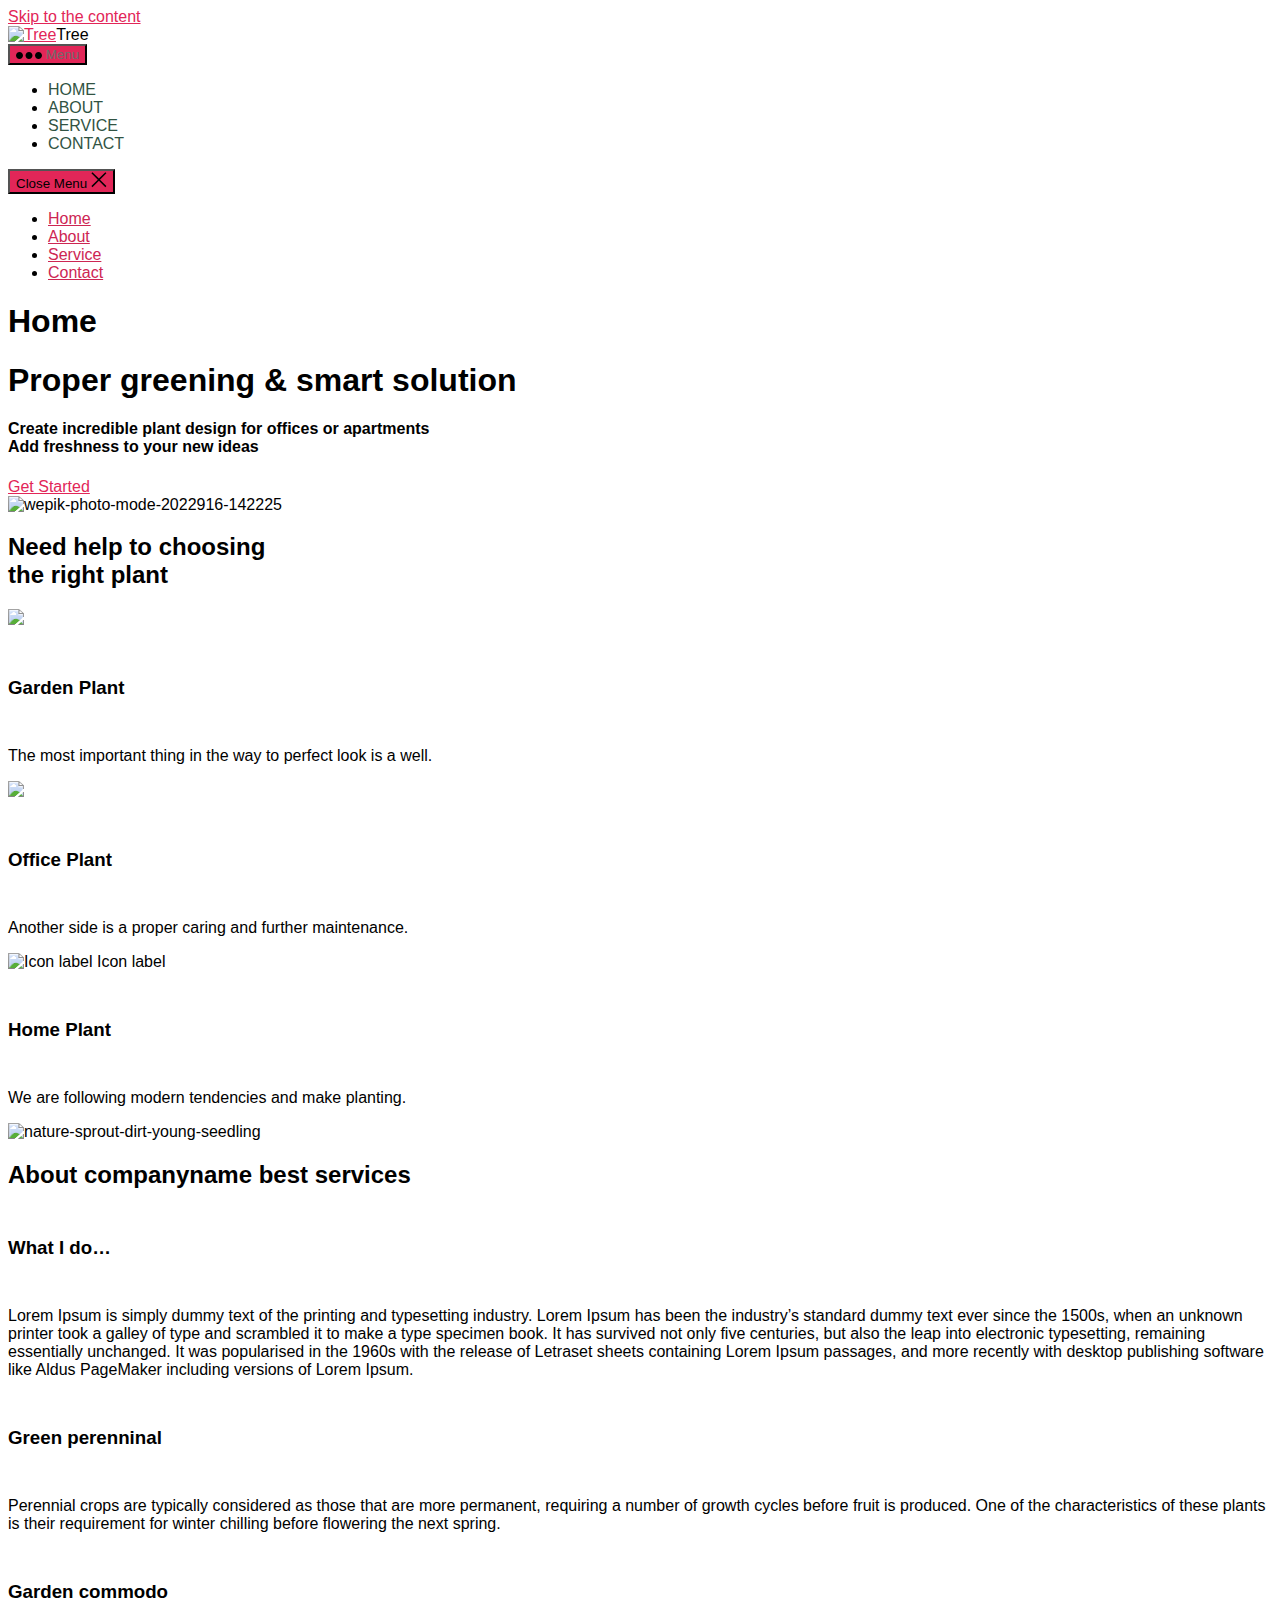
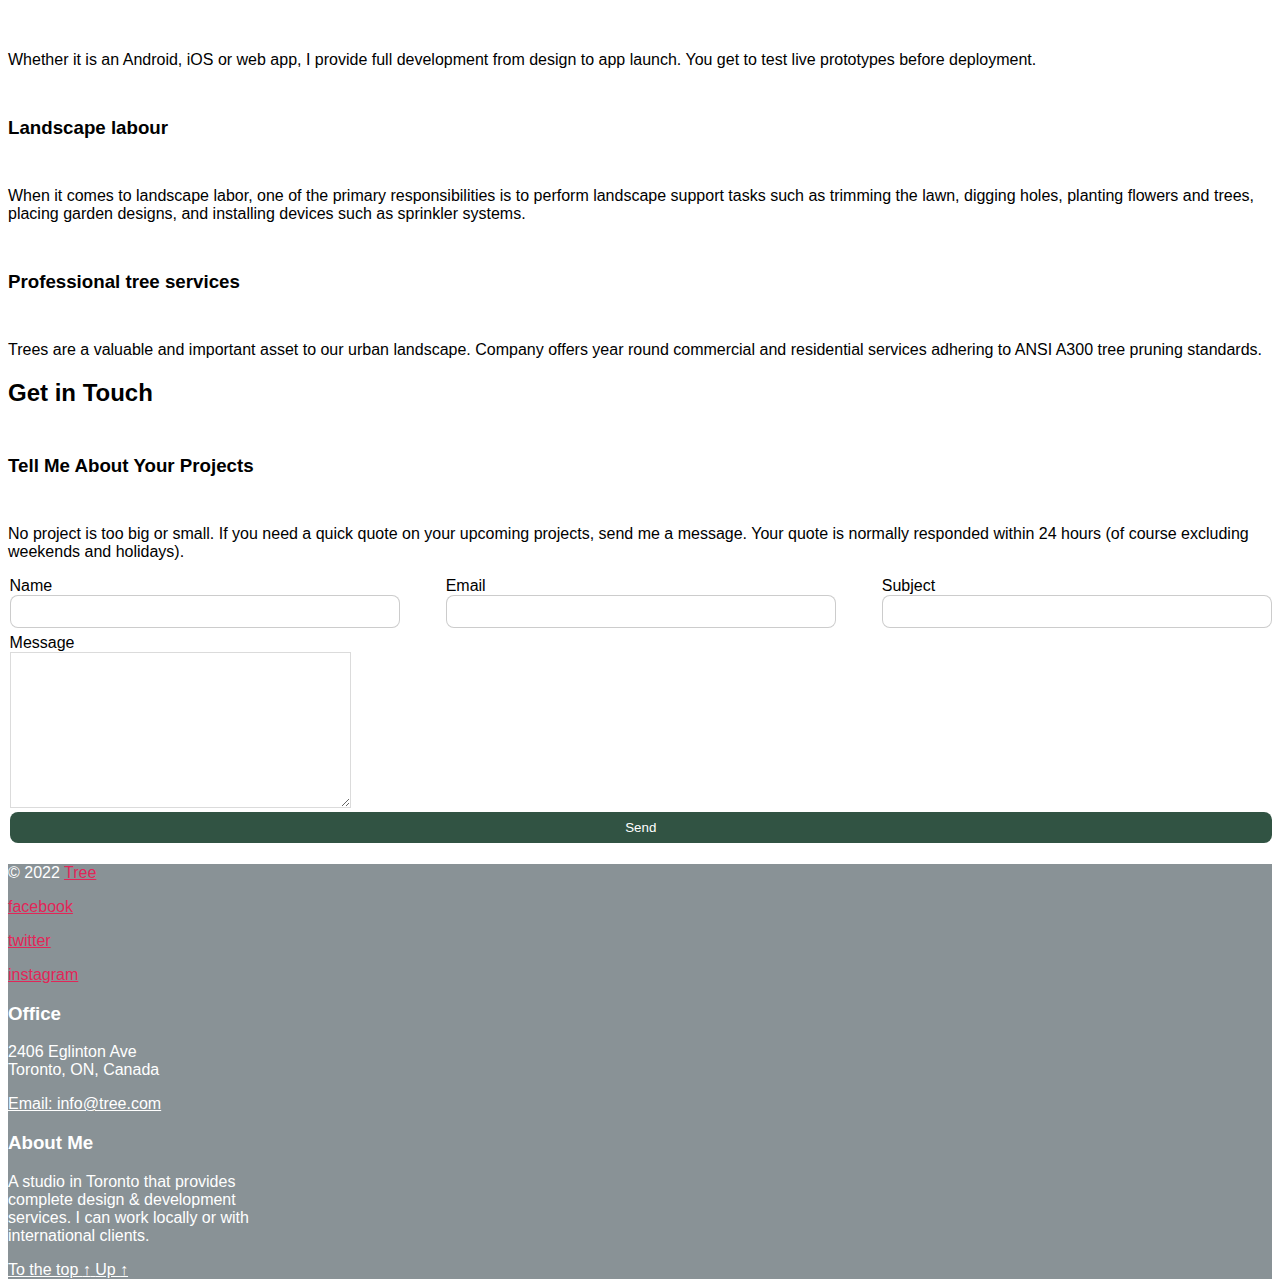
==== index.html @ 58b176d9 "first commit" ====
<!DOCTYPE html>
<html class="no-js" lang="en-US">

	<head>

		<meta charset="UTF-8">
		<meta name="viewport" content="width=device-width, initial-scale=1.0">

		<link rel="profile" href="https://gmpg.org/xfn/11">

		<title>Tree</title>
<meta name="robots" content="max-image-preview:large">
            <style id="tf_lazy_style">[data-tf-src]{
                    opacity:0
                }
                .tf_svg_lazy{
                    transition:filter .3s linear!important;filter:blur(25px);opacity:1;
                    transform:translateZ(0)
                }
                .tf_svg_lazy_loaded{
                    filter:blur(0)
                }
                .module[data-lazy],.module[data-lazy] .ui,.module_row[data-lazy]:not(.tb_first),.module_row[data-lazy]:not(.tb_first)>.row_inner,.module_row:not(.tb_first) .module_column[data-lazy],.module_row:not(.tb_first) .module_subrow[data-lazy],.module_subrow[data-lazy]>.subrow_inner{
                    background-image:none!important
                }</style>
            <noscript><style>[data-tf-src]{
                display:none!important
            }
            .tf_svg_lazy{
                filter:none!important;
                opacity:1!important
            }</style></noscript>
                    <style id="tf_lazy_common">.tf_fa{display:inline-block;width:1em;height:1em;stroke-width:0;stroke:currentColor;overflow:visible;fill:currentColor;pointer-events:none;vertical-align:middle}#tf_svg symbol{overflow:visible}.tf_lazy{position:relative;visibility:visible;display:block;opacity:.3}.wow .tf_lazy{visibility:hidden;opacity:1;position:static;display:inline}div.tf_audio_lazy audio{visibility:hidden;height:0;display:inline}.mejs-container{visibility:visible}.tf_iframe_lazy{transition:opacity .3s ease-in-out;min-height:10px}.tf_carousel .tf_swiper-wrapper{display:flex}.tf_carousel .tf_swiper-slide{flex-shrink:0;opacity:0}.tf_carousel .tf_lazy{contain:none}.tf_swiper-wrapper>br,.tf_lazy.tf_swiper-wrapper .tf_lazy:after,.tf_lazy.tf_swiper-wrapper .tf_lazy:before{display:none}.tf_lazy:after,.tf_lazy:before{content:'';display:inline-block;position:absolute;width:10px!important;height:10px!important;margin:0 3px;top:50%!important;right:50%!important;left:auto!important;border-radius:100%;background-color:currentColor;visibility:visible;animation:tf-hrz-loader infinite .75s cubic-bezier(.2,.68,.18,1.08)}.tf_lazy:after{width:6px!important;height:6px!important;right:auto!important;left:50%!important;margin-top:3px;animation-delay:-.4s}@keyframes tf-hrz-loader{0%{transform:scale(1);opacity:1}50%{transform:scale(.1);opacity:.6}100%{transform:scale(1);opacity:1}}.tf_lazy_lightbox{position:fixed;background:rgba(11,11,11,.8);color:#ccc;top:0;left:0;display:flex;align-items:center;justify-content:center;z-index:999}.tf_lazy_lightbox .tf_lazy:after,.tf_lazy_lightbox .tf_lazy:before{background:#fff}.tf_video_lazy video{width:100%;height:100%;position:static;object-fit:cover}</style>
        <link rel="prefetch" href="https://https://ylberxhambazi.github.io/tree/wp-content/plugins/themify-builder/themify/js/modules/lax.min.js?ver=5.5.7" as="script" importance="low">
<link rel="preload" href="https://https://ylberxhambazi.github.io/tree/wp-content/plugins/themify-builder/js/themify.builder.script.min.js?ver=5.5.7" as="script" importance="low">
<link rel="preload" importance="high" href="https://https://ylberxhambazi.github.io/tree/wp-content/uploads/themify-concate/637277969/themify-3395744120.min.css" as="style">
<link importance="high" id="themify_concate-css" rel="stylesheet" href="https://https://ylberxhambazi.github.io/tree/wp-content/uploads/themify-concate/637277969/themify-3395744120.min.css">
<link rel="alternate" type="application/rss+xml" title="Tree &raquo; Feed" href="https://https://ylberxhambazi.github.io/tree/feed/">
<link rel="alternate" type="application/rss+xml" title="Tree &raquo; Comments Feed" href="https://https://ylberxhambazi.github.io/tree/comments/feed/">
<style id="global-styles-inline-css">body{--wp--preset--color--black: #000000;--wp--preset--color--cyan-bluish-gray: #abb8c3;--wp--preset--color--white: #ffffff;--wp--preset--color--pale-pink: #f78da7;--wp--preset--color--vivid-red: #cf2e2e;--wp--preset--color--luminous-vivid-orange: #ff6900;--wp--preset--color--luminous-vivid-amber: #fcb900;--wp--preset--color--light-green-cyan: #7bdcb5;--wp--preset--color--vivid-green-cyan: #00d084;--wp--preset--color--pale-cyan-blue: #8ed1fc;--wp--preset--color--vivid-cyan-blue: #0693e3;--wp--preset--color--vivid-purple: #9b51e0;--wp--preset--color--accent: #e22658;--wp--preset--color--primary: #000000;--wp--preset--color--secondary: #6d6d6d;--wp--preset--color--subtle-background: #dbdbdb;--wp--preset--color--background: #ffffff;--wp--preset--gradient--vivid-cyan-blue-to-vivid-purple: linear-gradient(135deg,rgba(6,147,227,1) 0%,rgb(155,81,224) 100%);--wp--preset--gradient--light-green-cyan-to-vivid-green-cyan: linear-gradient(135deg,rgb(122,220,180) 0%,rgb(0,208,130) 100%);--wp--preset--gradient--luminous-vivid-amber-to-luminous-vivid-orange: linear-gradient(135deg,rgba(252,185,0,1) 0%,rgba(255,105,0,1) 100%);--wp--preset--gradient--luminous-vivid-orange-to-vivid-red: linear-gradient(135deg,rgba(255,105,0,1) 0%,rgb(207,46,46) 100%);--wp--preset--gradient--very-light-gray-to-cyan-bluish-gray: linear-gradient(135deg,rgb(238,238,238) 0%,rgb(169,184,195) 100%);--wp--preset--gradient--cool-to-warm-spectrum: linear-gradient(135deg,rgb(74,234,220) 0%,rgb(151,120,209) 20%,rgb(207,42,186) 40%,rgb(238,44,130) 60%,rgb(251,105,98) 80%,rgb(254,248,76) 100%);--wp--preset--gradient--blush-light-purple: linear-gradient(135deg,rgb(255,206,236) 0%,rgb(152,150,240) 100%);--wp--preset--gradient--blush-bordeaux: linear-gradient(135deg,rgb(254,205,165) 0%,rgb(254,45,45) 50%,rgb(107,0,62) 100%);--wp--preset--gradient--luminous-dusk: linear-gradient(135deg,rgb(255,203,112) 0%,rgb(199,81,192) 50%,rgb(65,88,208) 100%);--wp--preset--gradient--pale-ocean: linear-gradient(135deg,rgb(255,245,203) 0%,rgb(182,227,212) 50%,rgb(51,167,181) 100%);--wp--preset--gradient--electric-grass: linear-gradient(135deg,rgb(202,248,128) 0%,rgb(113,206,126) 100%);--wp--preset--gradient--midnight: linear-gradient(135deg,rgb(2,3,129) 0%,rgb(40,116,252) 100%);--wp--preset--duotone--dark-grayscale: url('#wp-duotone-dark-grayscale');--wp--preset--duotone--grayscale: url('#wp-duotone-grayscale');--wp--preset--duotone--purple-yellow: url('#wp-duotone-purple-yellow');--wp--preset--duotone--blue-red: url('#wp-duotone-blue-red');--wp--preset--duotone--midnight: url('#wp-duotone-midnight');--wp--preset--duotone--magenta-yellow: url('#wp-duotone-magenta-yellow');--wp--preset--duotone--purple-green: url('#wp-duotone-purple-green');--wp--preset--duotone--blue-orange: url('#wp-duotone-blue-orange');--wp--preset--font-size--small: 18px;--wp--preset--font-size--medium: 20px;--wp--preset--font-size--large: 26.25px;--wp--preset--font-size--x-large: 42px;--wp--preset--font-size--normal: 21px;--wp--preset--font-size--larger: 32px;}.has-black-color{color: var(--wp--preset--color--black) !important;}.has-cyan-bluish-gray-color{color: var(--wp--preset--color--cyan-bluish-gray) !important;}.has-white-color{color: var(--wp--preset--color--white) !important;}.has-pale-pink-color{color: var(--wp--preset--color--pale-pink) !important;}.has-vivid-red-color{color: var(--wp--preset--color--vivid-red) !important;}.has-luminous-vivid-orange-color{color: var(--wp--preset--color--luminous-vivid-orange) !important;}.has-luminous-vivid-amber-color{color: var(--wp--preset--color--luminous-vivid-amber) !important;}.has-light-green-cyan-color{color: var(--wp--preset--color--light-green-cyan) !important;}.has-vivid-green-cyan-color{color: var(--wp--preset--color--vivid-green-cyan) !important;}.has-pale-cyan-blue-color{color: var(--wp--preset--color--pale-cyan-blue) !important;}.has-vivid-cyan-blue-color{color: var(--wp--preset--color--vivid-cyan-blue) !important;}.has-vivid-purple-color{color: var(--wp--preset--color--vivid-purple) !important;}.has-black-background-color{background-color: var(--wp--preset--color--black) !important;}.has-cyan-bluish-gray-background-color{background-color: var(--wp--preset--color--cyan-bluish-gray) !important;}.has-white-background-color{background-color: var(--wp--preset--color--white) !important;}.has-pale-pink-background-color{background-color: var(--wp--preset--color--pale-pink) !important;}.has-vivid-red-background-color{background-color: var(--wp--preset--color--vivid-red) !important;}.has-luminous-vivid-orange-background-color{background-color: var(--wp--preset--color--luminous-vivid-orange) !important;}.has-luminous-vivid-amber-background-color{background-color: var(--wp--preset--color--luminous-vivid-amber) !important;}.has-light-green-cyan-background-color{background-color: var(--wp--preset--color--light-green-cyan) !important;}.has-vivid-green-cyan-background-color{background-color: var(--wp--preset--color--vivid-green-cyan) !important;}.has-pale-cyan-blue-background-color{background-color: var(--wp--preset--color--pale-cyan-blue) !important;}.has-vivid-cyan-blue-background-color{background-color: var(--wp--preset--color--vivid-cyan-blue) !important;}.has-vivid-purple-background-color{background-color: var(--wp--preset--color--vivid-purple) !important;}.has-black-border-color{border-color: var(--wp--preset--color--black) !important;}.has-cyan-bluish-gray-border-color{border-color: var(--wp--preset--color--cyan-bluish-gray) !important;}.has-white-border-color{border-color: var(--wp--preset--color--white) !important;}.has-pale-pink-border-color{border-color: var(--wp--preset--color--pale-pink) !important;}.has-vivid-red-border-color{border-color: var(--wp--preset--color--vivid-red) !important;}.has-luminous-vivid-orange-border-color{border-color: var(--wp--preset--color--luminous-vivid-orange) !important;}.has-luminous-vivid-amber-border-color{border-color: var(--wp--preset--color--luminous-vivid-amber) !important;}.has-light-green-cyan-border-color{border-color: var(--wp--preset--color--light-green-cyan) !important;}.has-vivid-green-cyan-border-color{border-color: var(--wp--preset--color--vivid-green-cyan) !important;}.has-pale-cyan-blue-border-color{border-color: var(--wp--preset--color--pale-cyan-blue) !important;}.has-vivid-cyan-blue-border-color{border-color: var(--wp--preset--color--vivid-cyan-blue) !important;}.has-vivid-purple-border-color{border-color: var(--wp--preset--color--vivid-purple) !important;}.has-vivid-cyan-blue-to-vivid-purple-gradient-background{background: var(--wp--preset--gradient--vivid-cyan-blue-to-vivid-purple) !important;}.has-light-green-cyan-to-vivid-green-cyan-gradient-background{background: var(--wp--preset--gradient--light-green-cyan-to-vivid-green-cyan) !important;}.has-luminous-vivid-amber-to-luminous-vivid-orange-gradient-background{background: var(--wp--preset--gradient--luminous-vivid-amber-to-luminous-vivid-orange) !important;}.has-luminous-vivid-orange-to-vivid-red-gradient-background{background: var(--wp--preset--gradient--luminous-vivid-orange-to-vivid-red) !important;}.has-very-light-gray-to-cyan-bluish-gray-gradient-background{background: var(--wp--preset--gradient--very-light-gray-to-cyan-bluish-gray) !important;}.has-cool-to-warm-spectrum-gradient-background{background: var(--wp--preset--gradient--cool-to-warm-spectrum) !important;}.has-blush-light-purple-gradient-background{background: var(--wp--preset--gradient--blush-light-purple) !important;}.has-blush-bordeaux-gradient-background{background: var(--wp--preset--gradient--blush-bordeaux) !important;}.has-luminous-dusk-gradient-background{background: var(--wp--preset--gradient--luminous-dusk) !important;}.has-pale-ocean-gradient-background{background: var(--wp--preset--gradient--pale-ocean) !important;}.has-electric-grass-gradient-background{background: var(--wp--preset--gradient--electric-grass) !important;}.has-midnight-gradient-background{background: var(--wp--preset--gradient--midnight) !important;}.has-small-font-size{font-size: var(--wp--preset--font-size--small) !important;}.has-medium-font-size{font-size: var(--wp--preset--font-size--medium) !important;}.has-large-font-size{font-size: var(--wp--preset--font-size--large) !important;}.has-x-large-font-size{font-size: var(--wp--preset--font-size--x-large) !important;}</style>
<link rel="preload" href="https://https://ylberxhambazi.github.io/tree/wp-content/plugins/contact-form-7/includes/css/styles.css?ver=5.6.3" as="style">
<link rel="stylesheet" id="contact-form-7-css" href="https://https://ylberxhambazi.github.io/tree/wp-content/plugins/contact-form-7/includes/css/styles.css?ver=5.6.3" media="all">
<link rel="preload" href="https://https://ylberxhambazi.github.io/tree/wp-content/themes/twentytwenty/style.css?ver=2.0" as="style">
<link rel="stylesheet" id="twentytwenty-style-css" href="https://https://ylberxhambazi.github.io/tree/wp-content/themes/twentytwenty/style.css?ver=2.0" media="all">
<style id="twentytwenty-style-inline-css">.color-accent,.color-accent-hover:hover,.color-accent-hover:focus,:root .has-accent-color,.has-drop-cap:not(:focus):first-letter,.wp-block-button.is-style-outline,a { color: #e22658; }blockquote,.border-color-accent,.border-color-accent-hover:hover,.border-color-accent-hover:focus { border-color: #e22658; }button,.button,.faux-button,.wp-block-button__link,.wp-block-file .wp-block-file__button,input[type="button"],input[type="reset"],input[type="submit"],.bg-accent,.bg-accent-hover:hover,.bg-accent-hover:focus,:root .has-accent-background-color,.comment-reply-link { background-color: #e22658; }.fill-children-accent,.fill-children-accent * { fill: #e22658; }:root .has-background-color,button,.button,.faux-button,.wp-block-button__link,.wp-block-file__button,input[type="button"],input[type="reset"],input[type="submit"],.wp-block-button,.comment-reply-link,.has-background.has-primary-background-color:not(.has-text-color),.has-background.has-primary-background-color *:not(.has-text-color),.has-background.has-accent-background-color:not(.has-text-color),.has-background.has-accent-background-color *:not(.has-text-color) { color: #ffffff; }:root .has-background-background-color { background-color: #ffffff; }body,.entry-title a,:root .has-primary-color { color: #000000; }:root .has-primary-background-color { background-color: #000000; }cite,figcaption,.wp-caption-text,.post-meta,.entry-content .wp-block-archives li,.entry-content .wp-block-categories li,.entry-content .wp-block-latest-posts li,.wp-block-latest-comments__comment-date,.wp-block-latest-posts__post-date,.wp-block-embed figcaption,.wp-block-image figcaption,.wp-block-pullquote cite,.comment-metadata,.comment-respond .comment-notes,.comment-respond .logged-in-as,.pagination .dots,.entry-content hr:not(.has-background),hr.styled-separator,:root .has-secondary-color { color: #6d6d6d; }:root .has-secondary-background-color { background-color: #6d6d6d; }pre,fieldset,input,textarea,table,table *,hr { border-color: #dbdbdb; }caption,code,code,kbd,samp,.wp-block-table.is-style-stripes tbody tr:nth-child(odd),:root .has-subtle-background-background-color { background-color: #dbdbdb; }.wp-block-table.is-style-stripes { border-bottom-color: #dbdbdb; }.wp-block-latest-posts.is-grid li { border-top-color: #dbdbdb; }:root .has-subtle-background-color { color: #dbdbdb; }body:not(.overlay-header) .primary-menu > li > a,body:not(.overlay-header) .primary-menu > li > .icon,.modal-menu a,.footer-menu a, .footer-widgets a,#site-footer .wp-block-button.is-style-outline,.wp-block-pullquote:before,.singular:not(.overlay-header) .entry-header a,.archive-header a,.header-footer-group .color-accent,.header-footer-group .color-accent-hover:hover { color: #cd2653; }.social-icons a,#site-footer button:not(.toggle),#site-footer .button,#site-footer .faux-button,#site-footer .wp-block-button__link,#site-footer .wp-block-file__button,#site-footer input[type="button"],#site-footer input[type="reset"],#site-footer input[type="submit"] { background-color: #cd2653; }.header-footer-group,body:not(.overlay-header) #site-header .toggle,.menu-modal .toggle { color: #000000; }body:not(.overlay-header) .primary-menu ul { background-color: #000000; }body:not(.overlay-header) .primary-menu > li > ul:after { border-bottom-color: #000000; }body:not(.overlay-header) .primary-menu ul ul:after { border-left-color: #000000; }.site-description,body:not(.overlay-header) .toggle-inner .toggle-text,.widget .post-date,.widget .rss-date,.widget_archive li,.widget_categories li,.widget cite,.widget_pages li,.widget_meta li,.widget_nav_menu li,.powered-by-wordpress,.to-the-top,.singular .entry-header .post-meta,.singular:not(.overlay-header) .entry-header .post-meta a { color: #6d6d6d; }.header-footer-group pre,.header-footer-group fieldset,.header-footer-group input,.header-footer-group textarea,.header-footer-group table,.header-footer-group table *,.footer-nav-widgets-wrapper,#site-footer,.menu-modal nav *,.footer-widgets-outer-wrapper,.footer-top { border-color: #dcd7ca; }.header-footer-group table caption,body:not(.overlay-header) .header-inner .toggle-wrapper::before { background-color: #dcd7ca; }</style>
<link rel="preload" href="https://https://ylberxhambazi.github.io/tree/wp-content/themes/twentytwenty/print.css?ver=2.0" as="style" media="print">
<link rel="stylesheet" id="twentytwenty-print-style-css" href="https://https://ylberxhambazi.github.io/tree/wp-content/themes/twentytwenty/print.css?ver=2.0" media="print">
<script src="https://https://ylberxhambazi.github.io/tree/wp-includes/js/jquery/jquery.min.js?ver=3.6.0" id="jquery-core-js"></script>
<script src="https://https://ylberxhambazi.github.io/tree/wp-content/themes/twentytwenty/assets/js/index.js?ver=2.0" id="twentytwenty-js-js" async></script>
<link rel="https://api.w.org/" href="https://https://ylberxhambazi.github.io/tree/wp-json/">
<link rel="alternate" type="application/json" href="https://https://ylberxhambazi.github.io/tree/wp-json/wp/v2/pages/12">
<link rel="EditURI" type="application/rsd+xml" title="RSD" href="https://https://ylberxhambazi.github.io/tree/xmlrpc.php?rsd">
<link rel="wlwmanifest" type="application/wlwmanifest+xml" href="https://https://ylberxhambazi.github.io/tree/wp-includes/wlwmanifest.xml"> 
<meta name="generator" content="WordPress 6.0.2">
<link rel="canonical" href="https://https://ylberxhambazi.github.io/tree/">
<link rel="shortlink" href="https://https://ylberxhambazi.github.io/tree/">
<link rel="alternate" type="application/json+oembed" href="https://https://ylberxhambazi.github.io/tree/wp-json/oembed/1.0/embed?url=https%3A%2F%2Fhttps%3A%2F%2Fylberxhambazi.github.io%2Ftree%2F">
<link rel="alternate" type="text/xml+oembed" href="https://https://ylberxhambazi.github.io/tree/wp-json/oembed/1.0/embed?url=https%3A%2F%2Fhttps%3A%2F%2Fylberxhambazi.github.io%2Ftree%2F&#038;format=xml">
	<script>document.documentElement.className = document.documentElement.className.replace( 'no-js', 'js' );</script>
	<style id="custom-background-css">body.custom-background { background-color: #ffffff; }</style>
	<style id="tb_inline_styles">.tb_animation_on{overflow-x:hidden}.themify_builder .wow{visibility:hidden;animation-fill-mode:both}.themify_builder .tf_lax_done{transition-duration:.8s;transition-timing-function:cubic-bezier(.165,.84,.44,1)}[data-sticky-active].tb_sticky_scroll_active{z-index:1}[data-sticky-active].tb_sticky_scroll_active .hide-on-stick{display:none}@media screen and (min-width:1281px){.hide-desktop{width:0!important;height:0!important;padding:0!important;visibility:hidden!important;margin:0!important;display:table-column!important;background:none!important}}@media screen and (min-width:769px) and (max-width:1280px){.hide-tablet_landscape{width:0!important;height:0!important;padding:0!important;visibility:hidden!important;margin:0!important;display:table-column!important;background:none!important}}@media screen and (min-width:681px) and (max-width:768px){.hide-tablet{width:0!important;height:0!important;padding:0!important;visibility:hidden!important;margin:0!important;display:table-column!important;background:none!important}}@media screen and (max-width:680px){.hide-mobile{width:0!important;height:0!important;padding:0!important;visibility:hidden!important;margin:0!important;display:table-column!important;background:none!important}}</style>
<noscript><style>.themify_builder .wow,.wow .tf_lazy{visibility:visible!important}</style></noscript>		<style id="wp-custom-css">body{
	font-family: 'Public Sans',"Arial",sans-serif
}
.site-title, .copyright p, .powered-by-wordpress{
	display:none;
}
.custom-logo-link img{
	width: 80px;
}
.tf_rel {
    position: relative;
}
.primary-menu li {
	
}
.primary-menu a {
	text-transform: uppercase;
	color: #315343!important;
	list-style: none;
	text-decoration: none!important;
}
.primary-menu a:hover{
	color: #97BC62FF!important;
}
@media screen and (min-width: 681px){ 
	.builder-contact-textarea-field {
			width: 100%!important;
	}
	.builder-contact-fields{
		display: flex;
		margin-left: -3.5%;
		flex-wrap: wrap;
	}
	.builder-contact-field {
    flex-grow: 1;
    justify-content: space-between;
    padding-left: 3.5%;
    width: 33.33%;
    box-sizing: border-box;
	}
}
.builder-contact-field-send .wpcf7-form-control {
   background-color: rgba(49, 83, 67, 1);
	border: 0;
	color: #fff;
}
input{
	max-width: none;
    width: 100%;
    box-sizing: border-box;
	    background: #fff;
    border: 1px solid rgba(0,0,0,.2);
    padding: 0.6em;
    max-width: 100%;
    -webkit-appearance: none;
    -moz-appearance: none;
    appearance: none;
    border-radius: 8px;
	margin: 0 1em 0.4em 0;
}
.module .tb_text_wrap h3{
	margin: 3rem auto 3rem
}
.module-icon-item img{
	width: 96px
}
.footer-top-hidden #site-footer{
	margin: 0;
}
#site-footer{
	 background-color: rgba(137, 146, 150, 1)!important;
	color:#fff;
}
.footer-credits {
	flex-direction: column;
}
.info-data a, .to-the-top{
	color: #fff!important;
}</style>
		
	</head>

	<body class="home page-template-default page page-id-12 custom-background wp-custom-logo wp-embed-responsive themify-builder-5-4-2 singular missing-post-thumbnail has-no-pagination not-showing-comments show-avatars footer-top-hidden reduced-spacing tb_fullwidth tb_hide_title tb_animation_on">

		<a class="skip-link screen-reader-text" href="#site-content">Skip to the content</a><svg xmlns="http://www.w3.org/2000/svg" viewbox="0 0 0 0" width="0" height="0" focusable="false" role="none" style="visibility: hidden; position: absolute; left: -9999px; overflow: hidden;"><defs><filter id="wp-duotone-dark-grayscale"><fecolormatrix color-interpolation-filters="sRGB" type="matrix" values=" .299 .587 .114 0 0 .299 .587 .114 0 0 .299 .587 .114 0 0 .299 .587 .114 0 0 "></fecolormatrix><fecomponenttransfer color-interpolation-filters="sRGB"><fefuncr type="table" tablevalues="0 0.49803921568627"></fefuncr><fefuncg type="table" tablevalues="0 0.49803921568627"></fefuncg><fefuncb type="table" tablevalues="0 0.49803921568627"></fefuncb><fefunca type="table" tablevalues="1 1"></fefunca></fecomponenttransfer><fecomposite in2="SourceGraphic" operator="in"></fecomposite></filter></defs></svg><svg xmlns="http://www.w3.org/2000/svg" viewbox="0 0 0 0" width="0" height="0" focusable="false" role="none" style="visibility: hidden; position: absolute; left: -9999px; overflow: hidden;"><defs><filter id="wp-duotone-grayscale"><fecolormatrix color-interpolation-filters="sRGB" type="matrix" values=" .299 .587 .114 0 0 .299 .587 .114 0 0 .299 .587 .114 0 0 .299 .587 .114 0 0 "></fecolormatrix><fecomponenttransfer color-interpolation-filters="sRGB"><fefuncr type="table" tablevalues="0 1"></fefuncr><fefuncg type="table" tablevalues="0 1"></fefuncg><fefuncb type="table" tablevalues="0 1"></fefuncb><fefunca type="table" tablevalues="1 1"></fefunca></fecomponenttransfer><fecomposite in2="SourceGraphic" operator="in"></fecomposite></filter></defs></svg><svg xmlns="http://www.w3.org/2000/svg" viewbox="0 0 0 0" width="0" height="0" focusable="false" role="none" style="visibility: hidden; position: absolute; left: -9999px; overflow: hidden;"><defs><filter id="wp-duotone-purple-yellow"><fecolormatrix color-interpolation-filters="sRGB" type="matrix" values=" .299 .587 .114 0 0 .299 .587 .114 0 0 .299 .587 .114 0 0 .299 .587 .114 0 0 "></fecolormatrix><fecomponenttransfer color-interpolation-filters="sRGB"><fefuncr type="table" tablevalues="0.54901960784314 0.98823529411765"></fefuncr><fefuncg type="table" tablevalues="0 1"></fefuncg><fefuncb type="table" tablevalues="0.71764705882353 0.25490196078431"></fefuncb><fefunca type="table" tablevalues="1 1"></fefunca></fecomponenttransfer><fecomposite in2="SourceGraphic" operator="in"></fecomposite></filter></defs></svg><svg xmlns="http://www.w3.org/2000/svg" viewbox="0 0 0 0" width="0" height="0" focusable="false" role="none" style="visibility: hidden; position: absolute; left: -9999px; overflow: hidden;"><defs><filter id="wp-duotone-blue-red"><fecolormatrix color-interpolation-filters="sRGB" type="matrix" values=" .299 .587 .114 0 0 .299 .587 .114 0 0 .299 .587 .114 0 0 .299 .587 .114 0 0 "></fecolormatrix><fecomponenttransfer color-interpolation-filters="sRGB"><fefuncr type="table" tablevalues="0 1"></fefuncr><fefuncg type="table" tablevalues="0 0.27843137254902"></fefuncg><fefuncb type="table" tablevalues="0.5921568627451 0.27843137254902"></fefuncb><fefunca type="table" tablevalues="1 1"></fefunca></fecomponenttransfer><fecomposite in2="SourceGraphic" operator="in"></fecomposite></filter></defs></svg><svg xmlns="http://www.w3.org/2000/svg" viewbox="0 0 0 0" width="0" height="0" focusable="false" role="none" style="visibility: hidden; position: absolute; left: -9999px; overflow: hidden;"><defs><filter id="wp-duotone-midnight"><fecolormatrix color-interpolation-filters="sRGB" type="matrix" values=" .299 .587 .114 0 0 .299 .587 .114 0 0 .299 .587 .114 0 0 .299 .587 .114 0 0 "></fecolormatrix><fecomponenttransfer color-interpolation-filters="sRGB"><fefuncr type="table" tablevalues="0 0"></fefuncr><fefuncg type="table" tablevalues="0 0.64705882352941"></fefuncg><fefuncb type="table" tablevalues="0 1"></fefuncb><fefunca type="table" tablevalues="1 1"></fefunca></fecomponenttransfer><fecomposite in2="SourceGraphic" operator="in"></fecomposite></filter></defs></svg><svg xmlns="http://www.w3.org/2000/svg" viewbox="0 0 0 0" width="0" height="0" focusable="false" role="none" style="visibility: hidden; position: absolute; left: -9999px; overflow: hidden;"><defs><filter id="wp-duotone-magenta-yellow"><fecolormatrix color-interpolation-filters="sRGB" type="matrix" values=" .299 .587 .114 0 0 .299 .587 .114 0 0 .299 .587 .114 0 0 .299 .587 .114 0 0 "></fecolormatrix><fecomponenttransfer color-interpolation-filters="sRGB"><fefuncr type="table" tablevalues="0.78039215686275 1"></fefuncr><fefuncg type="table" tablevalues="0 0.94901960784314"></fefuncg><fefuncb type="table" tablevalues="0.35294117647059 0.47058823529412"></fefuncb><fefunca type="table" tablevalues="1 1"></fefunca></fecomponenttransfer><fecomposite in2="SourceGraphic" operator="in"></fecomposite></filter></defs></svg><svg xmlns="http://www.w3.org/2000/svg" viewbox="0 0 0 0" width="0" height="0" focusable="false" role="none" style="visibility: hidden; position: absolute; left: -9999px; overflow: hidden;"><defs><filter id="wp-duotone-purple-green"><fecolormatrix color-interpolation-filters="sRGB" type="matrix" values=" .299 .587 .114 0 0 .299 .587 .114 0 0 .299 .587 .114 0 0 .299 .587 .114 0 0 "></fecolormatrix><fecomponenttransfer color-interpolation-filters="sRGB"><fefuncr type="table" tablevalues="0.65098039215686 0.40392156862745"></fefuncr><fefuncg type="table" tablevalues="0 1"></fefuncg><fefuncb type="table" tablevalues="0.44705882352941 0.4"></fefuncb><fefunca type="table" tablevalues="1 1"></fefunca></fecomponenttransfer><fecomposite in2="SourceGraphic" operator="in"></fecomposite></filter></defs></svg><svg xmlns="http://www.w3.org/2000/svg" viewbox="0 0 0 0" width="0" height="0" focusable="false" role="none" style="visibility: hidden; position: absolute; left: -9999px; overflow: hidden;"><defs><filter id="wp-duotone-blue-orange"><fecolormatrix color-interpolation-filters="sRGB" type="matrix" values=" .299 .587 .114 0 0 .299 .587 .114 0 0 .299 .587 .114 0 0 .299 .587 .114 0 0 "></fecolormatrix><fecomponenttransfer color-interpolation-filters="sRGB"><fefuncr type="table" tablevalues="0.098039215686275 1"></fefuncr><fefuncg type="table" tablevalues="0 0.66274509803922"></fefuncg><fefuncb type="table" tablevalues="0.84705882352941 0.41960784313725"></fefuncb><fefunca type="table" tablevalues="1 1"></fefunca></fecomponenttransfer><fecomposite in2="SourceGraphic" operator="in"></fecomposite></filter></defs></svg>
		<header id="site-header" class="header-footer-group">

			<div class="header-inner section-inner">

				<div class="header-titles-wrapper">

					
					<div class="header-titles">

						<div class="site-logo faux-heading">
<a href="https://https://ylberxhambazi.github.io/tree/" class="custom-logo-link" rel="home" aria-current="page"><img decoding="async" data-tf-not-load="1" importance="high" width="197" height="205" style="height: 205px;" src="https://https://ylberxhambazi.github.io/tree/wp-content/uploads/2022/10/Baum_des_Lebens_50.jpeg" class="custom-logo" alt="Tree"></a><span class="screen-reader-text">Tree</span>
</div>
					</div>
<!-- .header-titles -->

					<button class="toggle nav-toggle mobile-nav-toggle" data-toggle-target=".menu-modal" data-toggle-body-class="showing-menu-modal" aria-expanded="false" data-set-focus=".close-nav-toggle">
						<span class="toggle-inner">
							<span class="toggle-icon">
								<svg class="svg-icon" aria-hidden="true" role="img" focusable="false" xmlns="http://www.w3.org/2000/svg" width="26" height="7" viewbox="0 0 26 7"><path fill-rule="evenodd" d="M332.5,45 C330.567003,45 329,43.4329966 329,41.5 C329,39.5670034 330.567003,38 332.5,38 C334.432997,38 336,39.5670034 336,41.5 C336,43.4329966 334.432997,45 332.5,45 Z M342,45 C340.067003,45 338.5,43.4329966 338.5,41.5 C338.5,39.5670034 340.067003,38 342,38 C343.932997,38 345.5,39.5670034 345.5,41.5 C345.5,43.4329966 343.932997,45 342,45 Z M351.5,45 C349.567003,45 348,43.4329966 348,41.5 C348,39.5670034 349.567003,38 351.5,38 C353.432997,38 355,39.5670034 355,41.5 C355,43.4329966 353.432997,45 351.5,45 Z" transform="translate(-329 -38)"></path></svg>							</span>
							<span class="toggle-text">Menu</span>
						</span>
					</button><!-- .nav-toggle -->

				</div>
<!-- .header-titles-wrapper -->

				<div class="header-navigation-wrapper">

					
							<nav class="primary-menu-wrapper" aria-label="Horizontal">

								<ul class="primary-menu reset-list-style">

								<li id="menu-item-47" class="menu-item menu-item-type-custom menu-item-object-custom menu-item-47"><a href="#home">Home</a></li>
<li id="menu-item-48" class="menu-item menu-item-type-custom menu-item-object-custom menu-item-48"><a href="#about">About</a></li>
<li id="menu-item-49" class="menu-item menu-item-type-custom menu-item-object-custom menu-item-49"><a href="#services">Service</a></li>
<li id="menu-item-50" class="menu-item menu-item-type-custom menu-item-object-custom menu-item-50"><a href="#contact">Contact</a></li>

								</ul>

							</nav><!-- .primary-menu-wrapper -->

						
				</div>
<!-- .header-navigation-wrapper -->

			</div>
<!-- .header-inner -->

			
		</header><!-- #site-header -->

		
<div class="menu-modal cover-modal header-footer-group" data-modal-target-string=".menu-modal">

	<div class="menu-modal-inner modal-inner">

		<div class="menu-wrapper section-inner">

			<div class="menu-top">

				<button class="toggle close-nav-toggle fill-children-current-color" data-toggle-target=".menu-modal" data-toggle-body-class="showing-menu-modal" data-set-focus=".menu-modal">
					<span class="toggle-text">Close Menu</span>
					<svg class="svg-icon" aria-hidden="true" role="img" focusable="false" xmlns="http://www.w3.org/2000/svg" width="16" height="16" viewbox="0 0 16 16"><polygon fill="" fill-rule="evenodd" points="6.852 7.649 .399 1.195 1.445 .149 7.899 6.602 14.352 .149 15.399 1.195 8.945 7.649 15.399 14.102 14.352 15.149 7.899 8.695 1.445 15.149 .399 14.102"></polygon></svg>				</button><!-- .nav-toggle -->

				
					<nav class="mobile-menu" aria-label="Mobile">

						<ul class="modal-menu reset-list-style">

						<li class="menu-item menu-item-type-custom menu-item-object-custom menu-item-47">
<div class="ancestor-wrapper"><a href="#home">Home</a></div>
<!-- .ancestor-wrapper -->
</li>
<li class="menu-item menu-item-type-custom menu-item-object-custom menu-item-48">
<div class="ancestor-wrapper"><a href="#about">About</a></div>
<!-- .ancestor-wrapper -->
</li>
<li class="menu-item menu-item-type-custom menu-item-object-custom menu-item-49">
<div class="ancestor-wrapper"><a href="#services">Service</a></div>
<!-- .ancestor-wrapper -->
</li>
<li class="menu-item menu-item-type-custom menu-item-object-custom menu-item-50">
<div class="ancestor-wrapper"><a href="#contact">Contact</a></div>
<!-- .ancestor-wrapper -->
</li>

						</ul>

					</nav>

					
			</div>
<!-- .menu-top -->

			<div class="menu-bottom">

				
			</div>
<!-- .menu-bottom -->

		</div>
<!-- .menu-wrapper -->

	</div>
<!-- .menu-modal-inner -->

</div>
<!-- .menu-modal -->

<main id="site-content">

	
<article class="post-12 page type-page status-publish hentry" id="post-12">

	
<header class="entry-header has-text-align-center header-footer-group">

	<div class="entry-header-inner section-inner medium">

		<h1 class="entry-title">Home</h1>
	</div>
<!-- .entry-header-inner -->

</header><!-- .entry-header -->

	<div class="post-inner thin ">

		<div class="entry-content">

			<!--themify_builder_content-->
<div id="themify_builder_content-12" data-postid="12" class="themify_builder_content themify_builder_content-12 themify_builder tf_clear">
    	<!-- module_row -->
	<div data-anchor="home" data-css_id="loi6128" data-lazy="1" class="module_row themify_builder_row repeat-none fullwidth tb_has_section tb_section-home tb_loi6128 tb_first tf_clearfix">
	    		<div class="row_inner col_align_top gutter-none col-count-2 tf_box tf_w tf_rel" data-mobile_dir="rtl" data-basecol="2" data-col_tablet="column4-2" data-col_tablet_landscape="column4-2">
			<div data-lazy="1" class="module_column tb-column col4-2 first tb_15wu131 repeat-none tf_box">
			    	        <div class="tb-column-inner tf_box tf_w">
		    <!-- module text -->
<div class="module module-text tb_miu4134   " data-lazy="1">
        <div class="tb_text_wrap">
    <h1>Proper greening &amp; smart solution</h1>    </div>
</div>
<!-- /module text --><!-- module text -->
<div class="module module-text tb_1qs3134   " data-lazy="1">
        <div class="tb_text_wrap">
    <h4>Create incredible plant design for offices or apartments <br>Add freshness to your new ideas</h4>    </div>
</div>
<!-- /module text --><!-- module buttons -->
<div class="module module-buttons tb_bvpd135 buttons-horizontal solid  xlarge squared tf_textl" data-lazy="1">
    	<div class="module-buttons-item tf_inline_b">
							<a href="#portfolio" class="ui builder_button transparent">
											<span class="tf_inline_b tf_vmiddle">Get Started</span>
											</a>
			    	</div>
	</div>
<!-- /module buttons -->
	        </div>
	    	</div>
		<div data-lazy="1" class="module_column tb-column col4-2 last tb_s69w136 tf_box">
			    	        <div class="tb-column-inner tf_box tf_w">
		    <!-- module image -->
<div class="module module-image tb_00lb74   image-top tf_mw hide-mobile" data-lazy="1">
        <div class="image-wrap tf_rel tf_mw">
		    <img decoding="async" data-tf-not-load="1" importance="high" width="1900" height="1900" src="https://https://ylberxhambazi.github.io/tree/wp-content/uploads/2022/10/wepik-photo-mode-2022916-142225.png" class="wp-post-image wp-image-46" title="wepik-photo-mode-2022916-142225" alt="wepik-photo-mode-2022916-142225">	
		</div>
	<!-- /image-wrap -->
    
    	</div>
<!-- /module image -->	        </div>
	    	</div>
		    </div>
	    <!-- /row_inner -->
	</div>
	<!-- /module_row -->
		<!-- module_row -->
	<div data-anchor="about" data-lazy="1" class="module_row themify_builder_row tb_has_section tb_section-about tb_jbbq128 tf_clearfix">
	    		<div class="row_inner col_align_top col-count-1 tf_box tf_w tf_rel">
			<div data-lazy="1" class="module_column tb-column col-full first tb_ec73138 tf_box">
			    	        <div class="tb-column-inner tf_box tf_w">
		    <!-- module text -->
<div class="module module-text tb_ndzn97   " data-lazy="1" data-lax-translate-x="(vh*0.4) 0,(vh*0) 600" data-lax="true">
        <div class="tb_text_wrap">
    <h2 style="text-align: left;">Need help to choosing<br>the right plant</h2>    </div>
</div>
<!-- /module text -->	<div data-lax-translate-y="(vh*0.31) 0,(vh*0) -70" data-lax="true" data-lazy="1" class="module_subrow themify_builder_sub_row tb_audm140 tf_w tf_clearfix">
	    		<div class="subrow_inner col_align_top col-count-3 tf_box tf_w" data-basecol="3" data-col_tablet="column-full">
			<div data-lazy="1" class="sub_column module_column tf_box col3-1 first tb_m73d142"> 
	    	    	        <div class="tb-column-inner tf_box tf_w">
		    <!-- module icon -->
<div class="module module-icon tb_hoaa461  xlarge none icon_horizontal tf_textl" data-lazy="1">
    	    <div class="module-icon-item tf_inline_b">
																					<img decoding="async" class="tf_vmiddle tf_box ui " src="https://https://ylberxhambazi.github.io/tree/wp-content/uploads/2022/10/plant.png">
												    </div>
	</div>
<!-- /module icon -->
<!-- module text -->
<div class="module module-text tb_3ry1790   " data-lazy="1">
        <div class="tb_text_wrap">
    <h3 style="text-align: left;">Garden Plant</h3>    </div>
</div>
<!-- /module text --><!-- module text -->
<div class="module module-text tb_ka0y159   " data-lazy="1">
        <div class="tb_text_wrap">
    <p style="text-align: left;">The most important thing in the way to perfect look is a well.</p>    </div>
</div>
<!-- /module text -->	        </div>
	    	</div>
		<div data-lazy="1" class="sub_column module_column tf_box col3-1 middle tb_lhs4142 repeat"> 
	    	    	        <div class="tb-column-inner tf_box tf_w">
		    <!-- module icon -->
<div class="module module-icon tb_ldb2565  xlarge none icon_horizontal tf_textl" data-lazy="1">
    	    <div class="module-icon-item tf_inline_b">
																					<img decoding="async" class="tf_vmiddle tf_box ui " src="https://https://ylberxhambazi.github.io/tree/wp-content/uploads/2022/10/desk.png">
												    </div>
	</div>
<!-- /module icon -->
<!-- module text -->
<div class="module module-text tb_88sz143   " data-lazy="1">
        <div class="tb_text_wrap">
    <h3 style="text-align: left;">Office Plant</h3>    </div>
</div>
<!-- /module text --><!-- module text -->
<div class="module module-text tb_3ks0681   " data-lazy="1">
        <div class="tb_text_wrap">
    <p style="text-align: left;">Another side is a proper caring and further maintenance.</p>    </div>
</div>
<!-- /module text -->	        </div>
	    	</div>
		<div data-lazy="1" class="sub_column module_column tf_box col3-1 last tb_a3sv144"> 
	    	    	        <div class="tb-column-inner tf_box tf_w">
		    <!-- module icon -->
<div class="module module-icon tb_5zb120  xlarge none icon_horizontal tf_textl" data-lazy="1">
    	    <div class="module-icon-item tf_inline_b">
																					<img decoding="async" class="tf_vmiddle tf_box ui " src="https://https://ylberxhambazi.github.io/tree/wp-content/uploads/2022/10/image.png" alt="Icon label">
								                                        <span class="screen-reader-text">Icon label</span>
                                    				    </div>
	</div>
<!-- /module icon -->
<!-- module text -->
<div class="module module-text tb_8gsc242   " data-lazy="1">
        <div class="tb_text_wrap">
    <h3 style="text-align: left;">Home Plant</h3>    </div>
</div>
<!-- /module text --><!-- module text -->
<div class="module module-text tb_w26y283   " data-lazy="1">
        <div class="tb_text_wrap">
    <p style="text-align: left;">We are following modern tendencies and make planting.</p>    </div>
</div>
<!-- /module text -->	        </div>
	    	</div>
		    </div>
	</div>
<!-- /themify_builder_sub_row -->
		        </div>
	    	</div>
		    </div>
	    <!-- /row_inner -->
	</div>
	<!-- /module_row -->
		<!-- module_row -->
	<div data-lazy="1" class="module_row themify_builder_row tb_3b0c128 tf_clearfix">
	    		<div class="row_inner col_align_top col-count-1 tf_box tf_w tf_rel">
			<div data-lazy="1" class="module_column tb-column col-full first tb_k3sh156 tf_box">
			    	</div>
		    </div>
	    <!-- /row_inner -->
	</div>
	<!-- /module_row -->
		<!-- module_row -->
	<div data-anchor="services" data-lazy="1" class="module_row themify_builder_row repeat tb_has_section tb_section-services tb_jpev128 tf_clearfix">
	    		<div class="row_inner col_align_top col-count-2 tf_box tf_w tf_rel" data-basecol="2" data-col_tablet="column4-2">
			<div data-lazy="1" class="module_column tb-column col4-2 first tb_quyr157 tf_box">
			    	        <div class="tb-column-inner tf_box tf_w">
		    <!-- module image -->
<div class="module module-image tb_eddf157   image-top tf_mw" data-lazy="1" data-lax-translate-y="(vh*1) 0,(vh*0) -140" data-lax="true">
        <div class="image-wrap tf_rel tf_mw">
		    <img decoding="async" src="https://https://ylberxhambazi.github.io/tree/wp-content/uploads/2022/10/nature-sprout-dirt-young-seedling.jpg" width="594" height="732" class="wp-post-image wp-image-59" title="nature-sprout-dirt-young-seedling" alt="nature-sprout-dirt-young-seedling">	
		</div>
	<!-- /image-wrap -->
    
    	</div>
<!-- /module image -->	        </div>
	    	</div>
		<div data-lazy="1" class="module_column tb-column col4-2 last tb_o2pn158 tf_box">
			    	        <div class="tb-column-inner tf_box tf_w">
		    <!-- module text -->
<div class="module module-text tb_m8zd158   " data-lazy="1" data-lax-translate-x="(vh*0.4) 0,(vh*0) 600" data-lax="true">
        <div class="tb_text_wrap">
    <h2>About companyname best services</h2>    </div>
</div>
<!-- /module text --><!-- module text -->
<div class="module module-text tb_k4ah159   " data-lazy="1" data-lax-translate-x="(vh*0.38) 0,(vh*0) -600" data-lax="true">
        <div class="tb_text_wrap">
    <h3>What I do&#8230;</h3>    </div>
</div>
<!-- /module text --><!-- module text -->
<div class="module module-text tb_1bj4160   " data-lazy="1">
        <div class="tb_text_wrap">
    <p>Lorem Ipsum is simply dummy text of the printing and typesetting industry. Lorem Ipsum has been the industry&#8217;s standard dummy text ever since the 1500s, when an unknown printer took a galley of type and scrambled it to make a type specimen book. It has survived not only five centuries, but also the leap into electronic typesetting, remaining essentially unchanged. It was popularised in the 1960s with the release of Letraset sheets containing Lorem Ipsum passages, and more recently with desktop publishing software like Aldus PageMaker including versions of Lorem Ipsum.</p>    </div>
</div>
<!-- /module text -->	        </div>
	    	</div>
		    </div>
	    <!-- /row_inner -->
	</div>
	<!-- /module_row -->
		<!-- module_row -->
	<div data-lazy="1" class="module_row themify_builder_row repeat tb_s8eh128 tf_clearfix">
	    		<div class="row_inner col_align_top gutter-none col-count-2 tf_box tf_w tf_rel" data-basecol="2" data-col_tablet="column4-2" data-col_tablet_landscape="column4-2">
			<div data-lazy="1" class="module_column tb-column col4-2 first tb_vxj2161 tf_box">
			    	        <div class="tb-column-inner tf_box tf_w">
		    <!-- module text -->
<div class="module module-text tb_3lt4161   " data-lazy="1">
        <div class="tb_text_wrap">
    <h3>Green perenninal</h3>
<p>Perennial crops are typically considered as those that are more permanent, requiring a number of growth cycles before fruit is produced. One of the characteristics of these plants is their requirement for winter chilling before flowering the next spring.</p>
    </div>
</div>
<!-- /module text --><!-- module text -->
<div class="module module-text tb_78v3162   " data-lazy="1">
        <div class="tb_text_wrap">
    <h3>Garden commodo</h3>
<p>Whether it is an Android, iOS or web app, I provide full development from design to app launch. You get to test live prototypes before deployment.</p>
    </div>
</div>
<!-- /module text -->	        </div>
	    	</div>
		<div data-lazy="1" class="module_column tb-column col4-2 last tb_zgmv162 tf_box">
			    	        <div class="tb-column-inner tf_box tf_w">
		    <!-- module text -->
<div class="module module-text tb_peik162   " data-lazy="1">
        <div class="tb_text_wrap">
    <h3>Landscape labour</h3>
<p>When it comes to landscape labor, one of the primary responsibilities is to perform landscape support tasks such as trimming the lawn, digging holes, planting flowers and trees, placing garden designs, and installing devices such as sprinkler systems.</p>
    </div>
</div>
<!-- /module text --><!-- module text -->
<div class="module module-text tb_hbkh163   " data-lazy="1">
        <div class="tb_text_wrap">
    <h3>Professional tree services</h3>
<p>Trees are a valuable and important asset to our urban landscape. Company offers year round commercial and residential services adhering to ANSI A300 tree pruning standards.</p>
    </div>
</div>
<!-- /module text -->	        </div>
	    	</div>
		    </div>
	    <!-- /row_inner -->
	</div>
	<!-- /module_row -->
		<!-- module_row -->
	<div data-anchor="contact" id="contact" data-lazy="1" class="module_row themify_builder_row repeat-none tb_has_section tb_section-contact tb_xn41129 tf_clearfix">
	    		<div class="row_inner col_align_top col-count-1 tf_box tf_w tf_rel">
			<div data-lazy="1" class="module_column tb-column col-full first tb_l3fe173 tf_box">
			    	        <div class="tb-column-inner tf_box tf_w">
		    <!-- module text -->
<div class="module module-text tb_ba3x173   " data-lazy="1" data-lax-translate-x="(vh*0.41) 0,(vh*0) -600" data-lax="true">
        <div class="tb_text_wrap">
    <h2>Get in Touch</h2>
<h3>Tell Me About Your Projects</h3>    </div>
</div>
<!-- /module text --><!-- module text -->
<div class="module module-text tb_ajgp173   " data-lazy="1">
        <div class="tb_text_wrap">
    <p>No project is too big or small. If you need a quick quote on your upcoming projects, send me a message. Your quote is normally responded within 24 hours (of course excluding weekends and holidays).</p>    </div>
</div>
<!-- /module text --><!-- module plain text -->
<div class="module module-plain-text tb_5s4w9 " data-lazy="1">
        <div class="tb_text_wrap">
	<div role="form" class="wpcf7" id="wpcf7-f64-p12-o1" lang="en-US" dir="ltr">
<div class="screen-reader-response">
<p role="status" aria-live="polite" aria-atomic="true"></p> <ul></ul>
</div>
<form action="/tree/#wpcf7-f64-p12-o1" method="post" class="wpcf7-form init" novalidate="novalidate" data-status="init">
<div style="display: none;">
<input type="hidden" name="_wpcf7" value="64">
<input type="hidden" name="_wpcf7_version" value="5.6.3">
<input type="hidden" name="_wpcf7_locale" value="en_US">
<input type="hidden" name="_wpcf7_unit_tag" value="wpcf7-f64-p12-o1">
<input type="hidden" name="_wpcf7_container_post" value="12">
<input type="hidden" name="_wpcf7_posted_data_hash" value="">
</div>
<div class="builder-contact-fields tf_rel">
<div class="builder-contact-field builder-contact-field-name builder-contact-text-field">
        <label class:control-label> <span class="tb-label-span">Name </span> </label>
<div class="control-input tf_rel">
<span class="wpcf7-form-control-wrap" data-name="your-name"><input type="text" name="your-name" value="" size="40" class="wpcf7-form-control wpcf7-text wpcf7-validates-as-required form-control" id="tb_zc86948-contact-name" aria-required="true" aria-invalid="false"></span> </div>
</div>
<div class="builder-contact-field builder-contact-field-email builder-contact-text-field">
        <label class:control-label><span class="tb-label-span">Email</span> </label>
<div class="control-input tf_rel">
<span class="wpcf7-form-control-wrap" data-name="your-email"><input type="email" name="your-email" value="" size="40" class="wpcf7-form-control wpcf7-text wpcf7-email wpcf7-validates-as-required wpcf7-validates-as-email form-control" id="tb_zc86948-contact-email" aria-required="true" aria-invalid="false"></span> </div>
</div>
<div class="builder-contact-field builder-contact-field-subject builder-contact-text-field">
        <label class:control-label><span class="tb-label-span">Subject</span> </label>
<div class="control-input tf_rel">
<span class="wpcf7-form-control-wrap" data-name="your-subject"><input type="text" name="your-subject" value="" size="40" class="wpcf7-form-control wpcf7-text wpcf7-validates-as-required form-control" id="tb_zc86948-contact-subject" aria-required="true" aria-invalid="false"></span> </div>
</div>
<div class="builder-contact-field builder-contact-field-message builder-contact-textarea-field">
        <label class:control-label><span class="tb-label-span">Message</span> </label>
<div class="control-input tf_rel">
<span class="wpcf7-form-control-wrap" data-name="your-message"><textarea name="your-message" cols="40" rows="10" class="wpcf7-form-control wpcf7-textarea form-control" id="tb_zc86948-contact-message" aria-invalid="false"></textarea></span> </div>
</div>
<div class="builder-contact-field builder-contact-field-send control-input tf_textl tf_clear tf_rel"><input type="submit" value="Send" class="wpcf7-form-control has-spinner wpcf7-submit"></div>
</div>
<div class="wpcf7-response-output" aria-hidden="true"></div>
</form>
</div>    </div>
</div>
<!-- /module plain text -->	        </div>
	    	</div>
		    </div>
	    <!-- /row_inner -->
	</div>
	<!-- /module_row -->
	</div>
<!--/themify_builder_content-->
		</div>
<!-- .entry-content -->

	</div>
<!-- .post-inner -->

	<div class="section-inner">
		
	</div>
<!-- .section-inner -->

	
</article><!-- .post -->

</main><!-- #site-content -->


			<footer id="site-footer" class="header-footer-group">

				<div class="section-inner">

					<div class="footer-credits">

						<p class="footer-copyright">&copy;
							2022							<a href="https://https://ylberxhambazi.github.io/tree/">Tree</a>
						</p>
<!-- .footer-copyright -->

						
						<p class="powered-by-wordpress">
							<a href="https://wordpress.org/">
								Powered by WordPress							</a>
						</p>
<!-- .powered-by-wordpress -->
						
						<p class="facebook">
							<a href="#" target="_blank">facebook</a>
						</p>
						<p class="twitter">
							<a href="#" target="_blank">twitter</a>
						</p>
						<p class="instagram">
							<a href="#" target="_blank">instagram</a>
						</p>
						
					</div>
<!-- .footer-credits -->
					
					<div class="info-data">
						<h3 class="module-title">Office</h3>
						<p class="info-email">
							2406 Eglinton Ave<br>
							Toronto, ON, Canada
						</p>
						<p>
							<a href="#">Email: info@tree.com</a><br>
						</p>
					</div>
					<div class="real-address">
						<h3 class="module-title">About Me</h3>
						<p class="address">
							A studio in Toronto that provides <br> complete design & development<br> services. I can work locally or with<br> international clients.
						</p>
					</div>
					
					<a class="to-the-top" href="#site-header">
						<span class="to-the-top-long">
							To the top <span class="arrow" aria-hidden="true">&uarr;</span>						</span><!-- .to-the-top-long -->
						<span class="to-the-top-short">
							Up <span class="arrow" aria-hidden="true">&uarr;</span>						</span><!-- .to-the-top-short -->
					</a><!-- .to-the-top -->

				</div>
<!-- .section-inner -->

			</footer><!-- #site-footer -->

		            <!--googleoff:all-->
            <!--noindex-->
            <script type="text/template" id="tf_vars">var tbLocalScript = {"builder_url":"https://https://ylberxhambazi.github.io/tree/wp-content/plugins/themify-builder","js_modules":{"b":{"u":"/js/themify.builder.script.min.js","v":"5.5.7"},"sh":{"u":"/js/themify.scroll-highlight.min.js","v":"5.5.7"},"sty":{"u":"sticky.min.js","v":"5.5.7"}},"breakpoints":{"tablet_landscape":[769,1280],"tablet":[681,768],"mobile":680},"scrollHighlight":{"speed":900.01},"addons":{"bgzs":{"match":".builder-zoom-scrolling","js":"https://https://ylberxhambazi.github.io/tree/wp-content/plugins/themify-builder/js/modules/bgzoom_scroll.js"},"bgzm":{"match":".builder-zooming","js":"https://https://ylberxhambazi.github.io/tree/wp-content/plugins/themify-builder/js/modules/bgzoom.js"},"p":{"match":".builder-parallax-scrolling","js":"https://https://ylberxhambazi.github.io/tree/wp-content/plugins/themify-builder/js/modules/parallax.js"},"fwv":{"match":"[data-tbfullwidthvideo]","js":"https://https://ylberxhambazi.github.io/tree/wp-content/plugins/themify-builder/js/modules/fullwidthvideo.js"},"bgs":{"selector":":scope>.tb_slider","js":"https://https://ylberxhambazi.github.io/tree/wp-content/plugins/themify-builder/js/modules/backgroundSlider.js"},"rd":{"selector":".module-text-more","js":"https://https://ylberxhambazi.github.io/tree/wp-content/plugins/themify-builder/js/modules/readMore.js"},"cl":{"selector":"[data-tb_link]","js":"https://https://ylberxhambazi.github.io/tree/wp-content/plugins/themify-builder/js/modules/clickableComponent.js"},"fr":{"match":".tb_row_frame_wrap","css":"https://https://ylberxhambazi.github.io/tree/wp-content/plugins/themify-builder/css/modules/frames.css"},"bgz":{"match":".themify-bg-zoom","css":"https://https://ylberxhambazi.github.io/tree/wp-content/plugins/themify-builder/css/modules/bg-zoom.css"},"cv":{"selector":".builder_row_cover","css":"https://https://ylberxhambazi.github.io/tree/wp-content/plugins/themify-builder/css/modules/cover.css"}}};
var themify_vars = {"version":"5.5.7","url":"https://https://ylberxhambazi.github.io/tree/wp-content/plugins/themify-builder/themify","wp":"6.0.2","ajax_url":"https://https://ylberxhambazi.github.io/tree/wp-admin/admin-ajax.php","includesURL":"https://https://ylberxhambazi.github.io/tree/wp-includes/","emailSub":"Check this out!","nop":"Sorry, no posts found.","lightbox":{"i18n":{"tCounter":"%curr% of %total%"}},"s_v":"5.3.9","js_modules":{"fxh":{"u":"fixedheader.min.js","v":"5.5.7"},"lb":{"u":"lightbox.min.js","v":"5.5.7"},"gal":{"u":"themify.gallery.min.js","v":"5.5.7"},"sw":{"u":"swiper/swiper.min.js","v":"5.5.7"},"tc":{"u":"themify.carousel.min.js","v":"5.5.7"},"map":{"u":"map.min.js","v":"5.5.7"},"at":{"u":"autoTiles.min.js","v":"5.5.7"},"iso":{"u":"isotop.min.js","v":"5.5.7"},"is":{"u":"jquery.isotope.min.js","v":"5.5.7"},"inf":{"u":"infinite.min.js","v":"5.5.7"},"lax":{"u":"lax.min.js","v":"5.5.7"},"lx":{"u":"themify.lax.min.js","v":"5.5.7"},"video":{"u":"video-player.min.js","v":"5.5.7"},"audio":{"u":"audio-player.min.js","v":"5.5.7"},"side":{"u":"themify.sidemenu.min.js","v":"5.5.7"},"edge":{"u":"edge.Menu.min.js","v":"5.5.7"},"wow":{"u":"tf_wow.min.js","v":"5.5.7"},"sharer":{"u":"sharer.min.js","v":"5.5.7"},"mega":{"u":"megamenu.js","v":"5.5.7"},"drop":{"u":"themify.dropdown.min.js","v":"5.5.7"},"wc":{"u":"wc.min.js","v":"5.5.7"},"as":{"u":"ajax-search.min.js","v":"5.5.7"},"t":{"u":"tooltip.min.js","v":"5.5.7"}},"css_modules":{"sw":{"u":"swiper/swiper.min.css","v":"5.5.7"},"an":{"u":"animate.min.css","v":"5.5.7"},"video":{"u":"video.min.css","v":"5.5.7"},"audio":{"u":"audio.min.css","v":"5.5.7"},"drop":{"u":"dropdown.min.css","v":"5.5.7"},"lb":{"u":"lightbox.min.css","v":"5.5.7"},"t":{"u":"tooltip.min.css","v":"5.5.7"}},"menu_tooltips":[],"is_min":"1","wp_embed":"https://https://ylberxhambazi.github.io/tree/wp-includes/js/wp-embed.min.js","done":{"tb_parallax":true,"tb_text":true,"tb_buttons":true,"tb_image":true,"tb_image_top":true,"tb_icon":true,"tb_style":true}};</script>
            <!--/noindex-->
            <!--googleon:all-->
            <script nomodule defer src="https://https://ylberxhambazi.github.io/tree/wp-content/plugins/themify-builder/themify/js/modules/fallback.min.js?ver=5.5.7"></script>
            <script defer src="https://https://ylberxhambazi.github.io/tree/wp-content/plugins/themify-builder/themify/js/main.min.js?ver=5.5.7" id="themify-main-script-js"></script>
<script src="https://https://ylberxhambazi.github.io/tree/wp-content/plugins/contact-form-7/includes/swv/js/index.js?ver=5.6.3" id="swv-js"></script>
<script id="contact-form-7-js-extra">var wpcf7 = {"api":{"root":"https:\/\/https:\/\/ylberxhambazi.github.io\/tree\/wp-json\/","namespace":"contact-form-7\/v1"}};</script>
<script defer src="https://https://ylberxhambazi.github.io/tree/wp-content/plugins/contact-form-7/includes/js/index.js?ver=5.6.3" id="contact-form-7-js"></script>
	<script>/(trident|msie)/i.test(navigator.userAgent)&&document.getElementById&&window.addEventListener&&window.addEventListener("hashchange",function(){var t,e=location.hash.substring(1);/^[A-z0-9_-]+$/.test(e)&&(t=document.getElementById(e))&&(/^(?:a|select|input|button|textarea)$/i.test(t.tagName)||(t.tabIndex=-1),t.focus())},!1);</script>
	<svg id="tf_svg" style="display:none"><defs></defs></svg>
	</body>
</html>
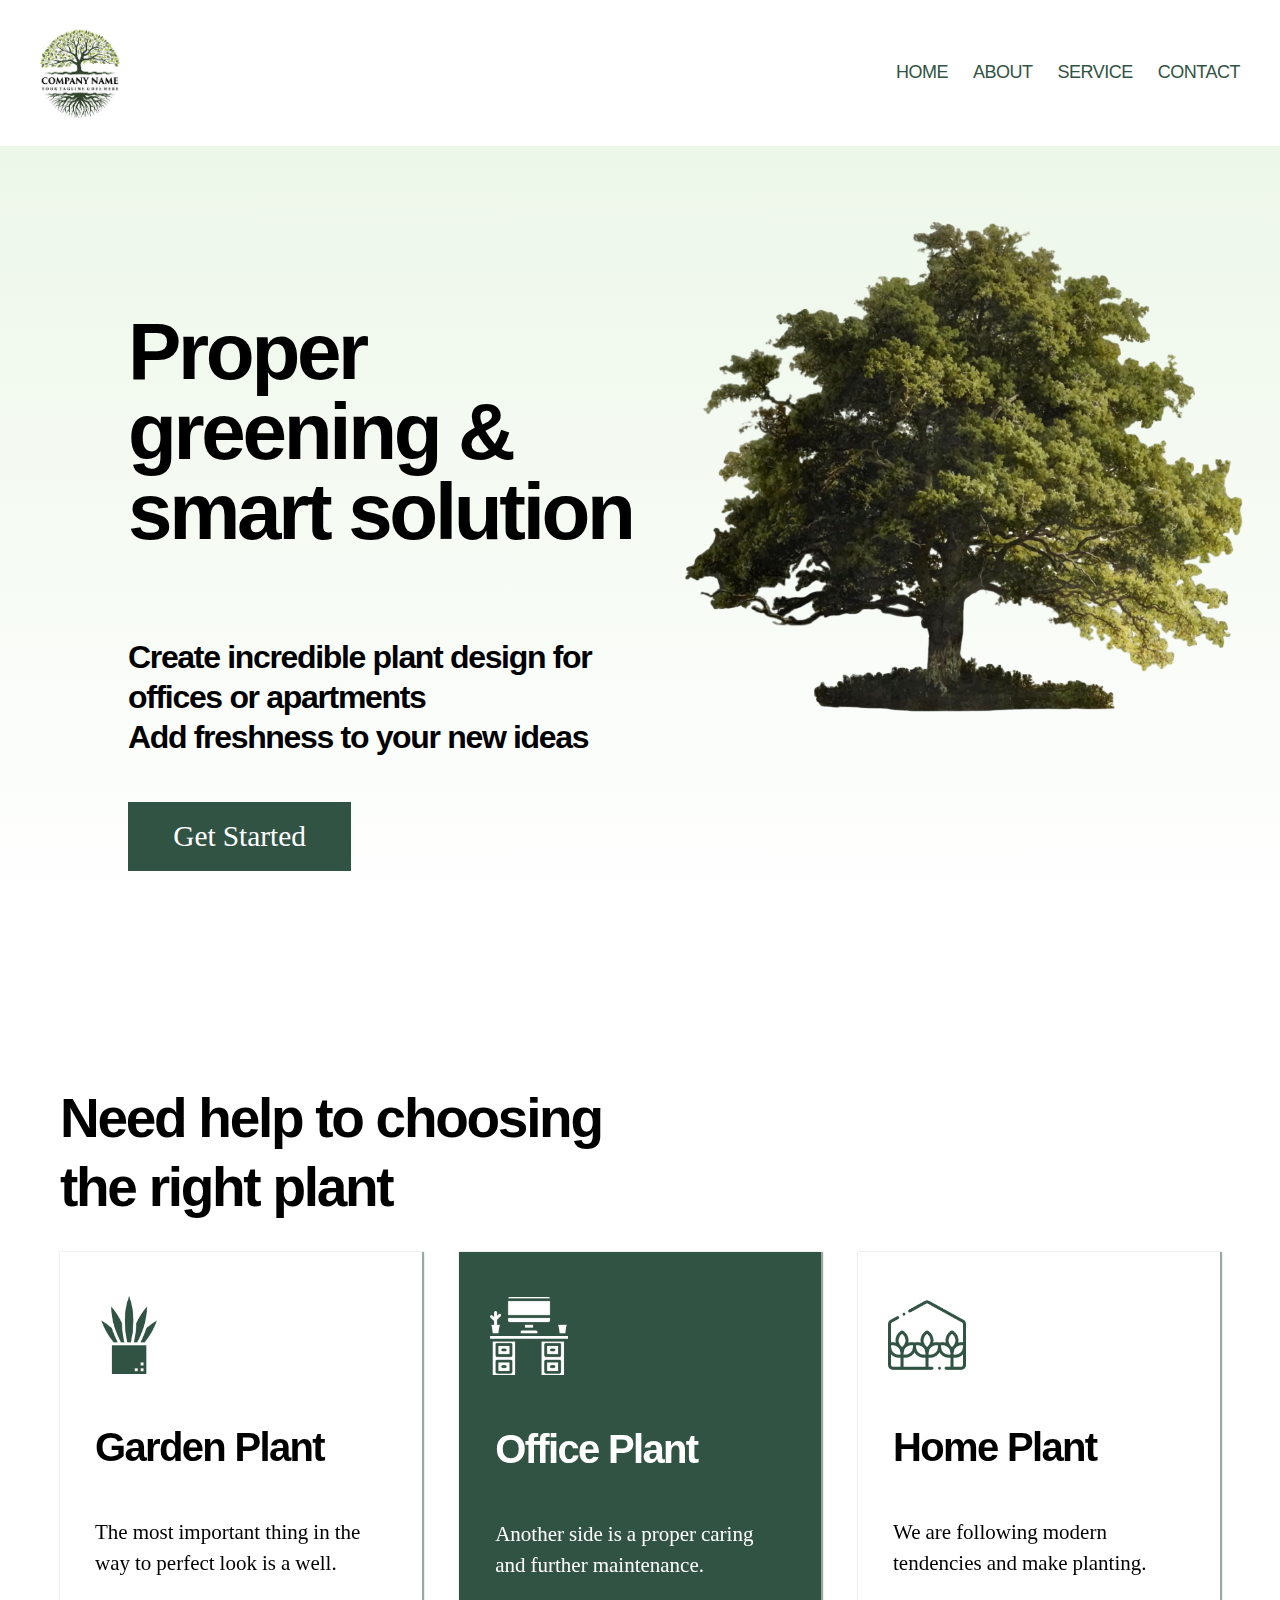
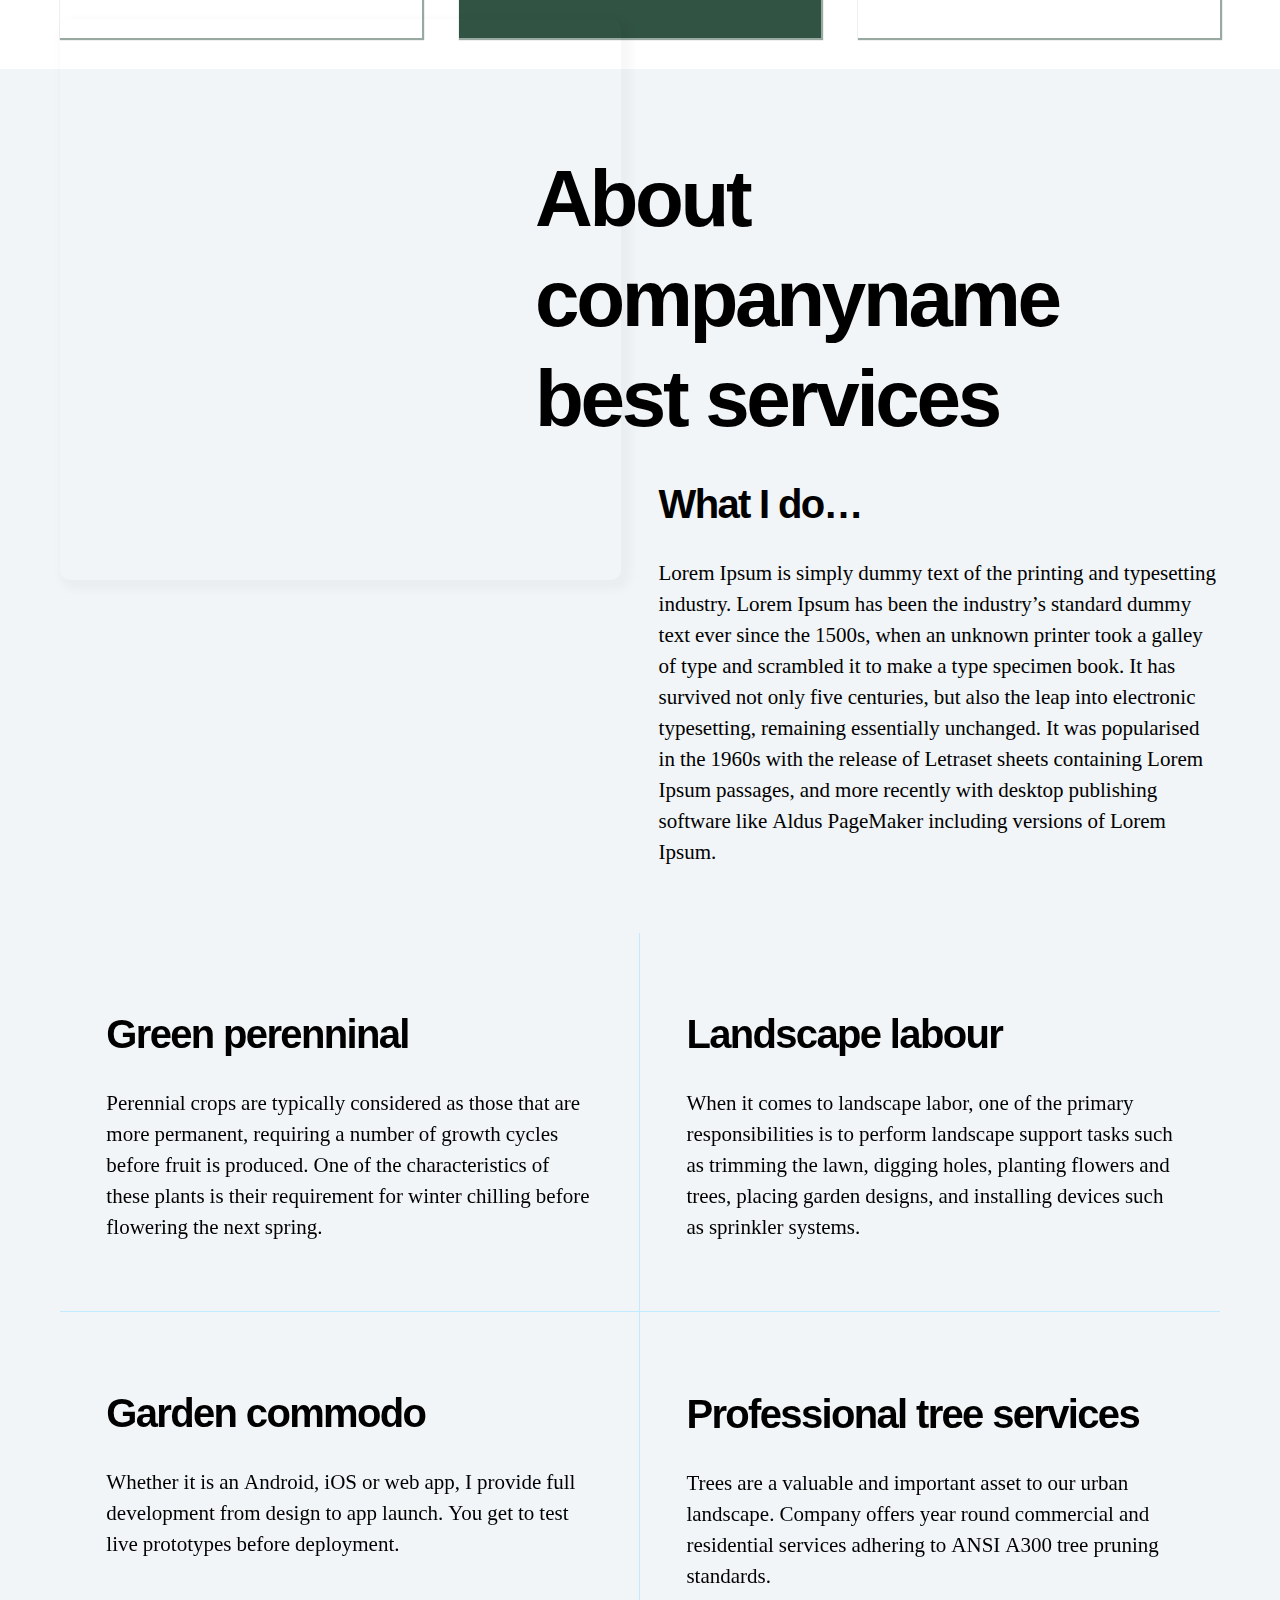
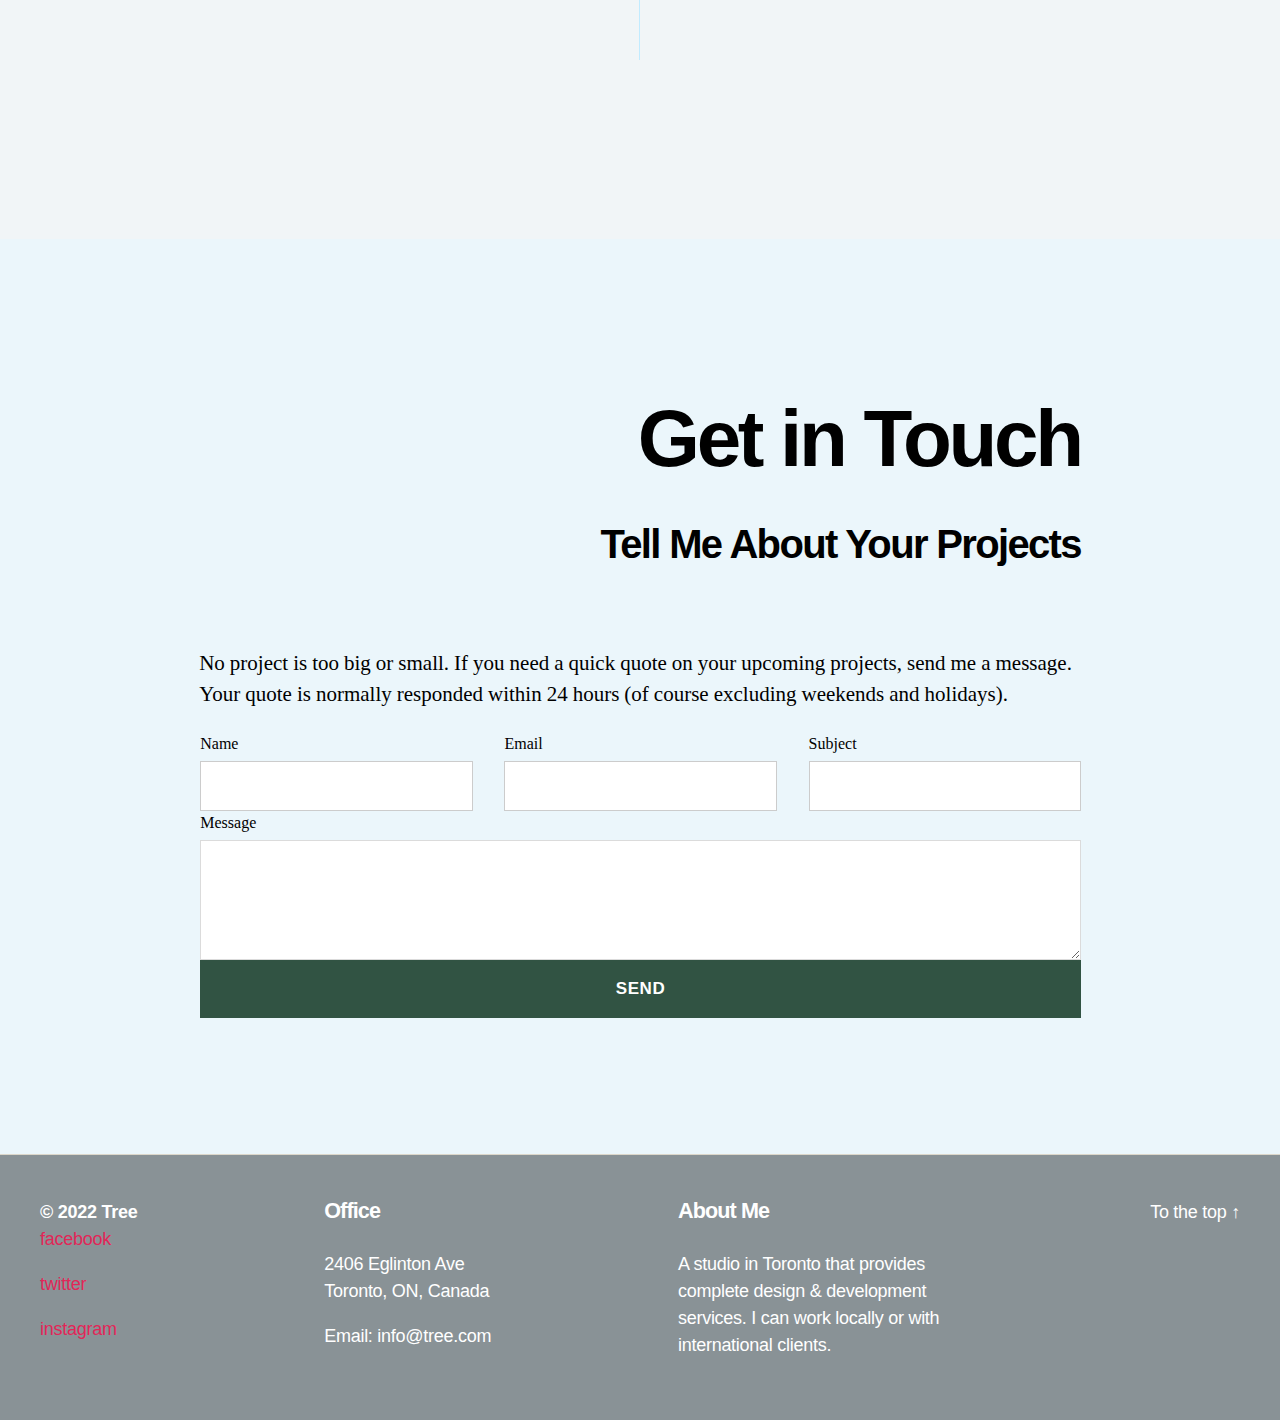
==== commit b8a43a9a: "fix links" ====
--- a/index.html
+++ b/index.html
@@ -31,31 +31,31 @@
                 opacity:1!important
             }</style></noscript>
                     <style id="tf_lazy_common">.tf_fa{display:inline-block;width:1em;height:1em;stroke-width:0;stroke:currentColor;overflow:visible;fill:currentColor;pointer-events:none;vertical-align:middle}#tf_svg symbol{overflow:visible}.tf_lazy{position:relative;visibility:visible;display:block;opacity:.3}.wow .tf_lazy{visibility:hidden;opacity:1;position:static;display:inline}div.tf_audio_lazy audio{visibility:hidden;height:0;display:inline}.mejs-container{visibility:visible}.tf_iframe_lazy{transition:opacity .3s ease-in-out;min-height:10px}.tf_carousel .tf_swiper-wrapper{display:flex}.tf_carousel .tf_swiper-slide{flex-shrink:0;opacity:0}.tf_carousel .tf_lazy{contain:none}.tf_swiper-wrapper>br,.tf_lazy.tf_swiper-wrapper .tf_lazy:after,.tf_lazy.tf_swiper-wrapper .tf_lazy:before{display:none}.tf_lazy:after,.tf_lazy:before{content:'';display:inline-block;position:absolute;width:10px!important;height:10px!important;margin:0 3px;top:50%!important;right:50%!important;left:auto!important;border-radius:100%;background-color:currentColor;visibility:visible;animation:tf-hrz-loader infinite .75s cubic-bezier(.2,.68,.18,1.08)}.tf_lazy:after{width:6px!important;height:6px!important;right:auto!important;left:50%!important;margin-top:3px;animation-delay:-.4s}@keyframes tf-hrz-loader{0%{transform:scale(1);opacity:1}50%{transform:scale(.1);opacity:.6}100%{transform:scale(1);opacity:1}}.tf_lazy_lightbox{position:fixed;background:rgba(11,11,11,.8);color:#ccc;top:0;left:0;display:flex;align-items:center;justify-content:center;z-index:999}.tf_lazy_lightbox .tf_lazy:after,.tf_lazy_lightbox .tf_lazy:before{background:#fff}.tf_video_lazy video{width:100%;height:100%;position:static;object-fit:cover}</style>
-        <link rel="prefetch" href="https://https://ylberxhambazi.github.io/tree/wp-content/plugins/themify-builder/themify/js/modules/lax.min.js?ver=5.5.7" as="script" importance="low">
-<link rel="preload" href="https://https://ylberxhambazi.github.io/tree/wp-content/plugins/themify-builder/js/themify.builder.script.min.js?ver=5.5.7" as="script" importance="low">
-<link rel="preload" importance="high" href="https://https://ylberxhambazi.github.io/tree/wp-content/uploads/themify-concate/637277969/themify-3395744120.min.css" as="style">
-<link importance="high" id="themify_concate-css" rel="stylesheet" href="https://https://ylberxhambazi.github.io/tree/wp-content/uploads/themify-concate/637277969/themify-3395744120.min.css">
-<link rel="alternate" type="application/rss+xml" title="Tree &raquo; Feed" href="https://https://ylberxhambazi.github.io/tree/feed/">
-<link rel="alternate" type="application/rss+xml" title="Tree &raquo; Comments Feed" href="https://https://ylberxhambazi.github.io/tree/comments/feed/">
+        <link rel="prefetch" href="https://ylberxhambazi.github.io/tree/wp-content/plugins/themify-builder/themify/js/modules/lax.min.js?ver=5.5.7" as="script" importance="low">
+<link rel="preload" href="https://ylberxhambazi.github.io/tree/wp-content/plugins/themify-builder/js/themify.builder.script.min.js?ver=5.5.7" as="script" importance="low">
+<link rel="preload" importance="high" href="https://ylberxhambazi.github.io/tree/wp-content/uploads/themify-concate/637277969/themify-3395744120.min.css" as="style">
+<link importance="high" id="themify_concate-css" rel="stylesheet" href="https://ylberxhambazi.github.io/tree/wp-content/uploads/themify-concate/637277969/themify-3395744120.min.css">
+<link rel="alternate" type="application/rss+xml" title="Tree &raquo; Feed" href="https://ylberxhambazi.github.io/tree/feed/">
+<link rel="alternate" type="application/rss+xml" title="Tree &raquo; Comments Feed" href="https://ylberxhambazi.github.io/tree/comments/feed/">
 <style id="global-styles-inline-css">body{--wp--preset--color--black: #000000;--wp--preset--color--cyan-bluish-gray: #abb8c3;--wp--preset--color--white: #ffffff;--wp--preset--color--pale-pink: #f78da7;--wp--preset--color--vivid-red: #cf2e2e;--wp--preset--color--luminous-vivid-orange: #ff6900;--wp--preset--color--luminous-vivid-amber: #fcb900;--wp--preset--color--light-green-cyan: #7bdcb5;--wp--preset--color--vivid-green-cyan: #00d084;--wp--preset--color--pale-cyan-blue: #8ed1fc;--wp--preset--color--vivid-cyan-blue: #0693e3;--wp--preset--color--vivid-purple: #9b51e0;--wp--preset--color--accent: #e22658;--wp--preset--color--primary: #000000;--wp--preset--color--secondary: #6d6d6d;--wp--preset--color--subtle-background: #dbdbdb;--wp--preset--color--background: #ffffff;--wp--preset--gradient--vivid-cyan-blue-to-vivid-purple: linear-gradient(135deg,rgba(6,147,227,1) 0%,rgb(155,81,224) 100%);--wp--preset--gradient--light-green-cyan-to-vivid-green-cyan: linear-gradient(135deg,rgb(122,220,180) 0%,rgb(0,208,130) 100%);--wp--preset--gradient--luminous-vivid-amber-to-luminous-vivid-orange: linear-gradient(135deg,rgba(252,185,0,1) 0%,rgba(255,105,0,1) 100%);--wp--preset--gradient--luminous-vivid-orange-to-vivid-red: linear-gradient(135deg,rgba(255,105,0,1) 0%,rgb(207,46,46) 100%);--wp--preset--gradient--very-light-gray-to-cyan-bluish-gray: linear-gradient(135deg,rgb(238,238,238) 0%,rgb(169,184,195) 100%);--wp--preset--gradient--cool-to-warm-spectrum: linear-gradient(135deg,rgb(74,234,220) 0%,rgb(151,120,209) 20%,rgb(207,42,186) 40%,rgb(238,44,130) 60%,rgb(251,105,98) 80%,rgb(254,248,76) 100%);--wp--preset--gradient--blush-light-purple: linear-gradient(135deg,rgb(255,206,236) 0%,rgb(152,150,240) 100%);--wp--preset--gradient--blush-bordeaux: linear-gradient(135deg,rgb(254,205,165) 0%,rgb(254,45,45) 50%,rgb(107,0,62) 100%);--wp--preset--gradient--luminous-dusk: linear-gradient(135deg,rgb(255,203,112) 0%,rgb(199,81,192) 50%,rgb(65,88,208) 100%);--wp--preset--gradient--pale-ocean: linear-gradient(135deg,rgb(255,245,203) 0%,rgb(182,227,212) 50%,rgb(51,167,181) 100%);--wp--preset--gradient--electric-grass: linear-gradient(135deg,rgb(202,248,128) 0%,rgb(113,206,126) 100%);--wp--preset--gradient--midnight: linear-gradient(135deg,rgb(2,3,129) 0%,rgb(40,116,252) 100%);--wp--preset--duotone--dark-grayscale: url('#wp-duotone-dark-grayscale');--wp--preset--duotone--grayscale: url('#wp-duotone-grayscale');--wp--preset--duotone--purple-yellow: url('#wp-duotone-purple-yellow');--wp--preset--duotone--blue-red: url('#wp-duotone-blue-red');--wp--preset--duotone--midnight: url('#wp-duotone-midnight');--wp--preset--duotone--magenta-yellow: url('#wp-duotone-magenta-yellow');--wp--preset--duotone--purple-green: url('#wp-duotone-purple-green');--wp--preset--duotone--blue-orange: url('#wp-duotone-blue-orange');--wp--preset--font-size--small: 18px;--wp--preset--font-size--medium: 20px;--wp--preset--font-size--large: 26.25px;--wp--preset--font-size--x-large: 42px;--wp--preset--font-size--normal: 21px;--wp--preset--font-size--larger: 32px;}.has-black-color{color: var(--wp--preset--color--black) !important;}.has-cyan-bluish-gray-color{color: var(--wp--preset--color--cyan-bluish-gray) !important;}.has-white-color{color: var(--wp--preset--color--white) !important;}.has-pale-pink-color{color: var(--wp--preset--color--pale-pink) !important;}.has-vivid-red-color{color: var(--wp--preset--color--vivid-red) !important;}.has-luminous-vivid-orange-color{color: var(--wp--preset--color--luminous-vivid-orange) !important;}.has-luminous-vivid-amber-color{color: var(--wp--preset--color--luminous-vivid-amber) !important;}.has-light-green-cyan-color{color: var(--wp--preset--color--light-green-cyan) !important;}.has-vivid-green-cyan-color{color: var(--wp--preset--color--vivid-green-cyan) !important;}.has-pale-cyan-blue-color{color: var(--wp--preset--color--pale-cyan-blue) !important;}.has-vivid-cyan-blue-color{color: var(--wp--preset--color--vivid-cyan-blue) !important;}.has-vivid-purple-color{color: var(--wp--preset--color--vivid-purple) !important;}.has-black-background-color{background-color: var(--wp--preset--color--black) !important;}.has-cyan-bluish-gray-background-color{background-color: var(--wp--preset--color--cyan-bluish-gray) !important;}.has-white-background-color{background-color: var(--wp--preset--color--white) !important;}.has-pale-pink-background-color{background-color: var(--wp--preset--color--pale-pink) !important;}.has-vivid-red-background-color{background-color: var(--wp--preset--color--vivid-red) !important;}.has-luminous-vivid-orange-background-color{background-color: var(--wp--preset--color--luminous-vivid-orange) !important;}.has-luminous-vivid-amber-background-color{background-color: var(--wp--preset--color--luminous-vivid-amber) !important;}.has-light-green-cyan-background-color{background-color: var(--wp--preset--color--light-green-cyan) !important;}.has-vivid-green-cyan-background-color{background-color: var(--wp--preset--color--vivid-green-cyan) !important;}.has-pale-cyan-blue-background-color{background-color: var(--wp--preset--color--pale-cyan-blue) !important;}.has-vivid-cyan-blue-background-color{background-color: var(--wp--preset--color--vivid-cyan-blue) !important;}.has-vivid-purple-background-color{background-color: var(--wp--preset--color--vivid-purple) !important;}.has-black-border-color{border-color: var(--wp--preset--color--black) !important;}.has-cyan-bluish-gray-border-color{border-color: var(--wp--preset--color--cyan-bluish-gray) !important;}.has-white-border-color{border-color: var(--wp--preset--color--white) !important;}.has-pale-pink-border-color{border-color: var(--wp--preset--color--pale-pink) !important;}.has-vivid-red-border-color{border-color: var(--wp--preset--color--vivid-red) !important;}.has-luminous-vivid-orange-border-color{border-color: var(--wp--preset--color--luminous-vivid-orange) !important;}.has-luminous-vivid-amber-border-color{border-color: var(--wp--preset--color--luminous-vivid-amber) !important;}.has-light-green-cyan-border-color{border-color: var(--wp--preset--color--light-green-cyan) !important;}.has-vivid-green-cyan-border-color{border-color: var(--wp--preset--color--vivid-green-cyan) !important;}.has-pale-cyan-blue-border-color{border-color: var(--wp--preset--color--pale-cyan-blue) !important;}.has-vivid-cyan-blue-border-color{border-color: var(--wp--preset--color--vivid-cyan-blue) !important;}.has-vivid-purple-border-color{border-color: var(--wp--preset--color--vivid-purple) !important;}.has-vivid-cyan-blue-to-vivid-purple-gradient-background{background: var(--wp--preset--gradient--vivid-cyan-blue-to-vivid-purple) !important;}.has-light-green-cyan-to-vivid-green-cyan-gradient-background{background: var(--wp--preset--gradient--light-green-cyan-to-vivid-green-cyan) !important;}.has-luminous-vivid-amber-to-luminous-vivid-orange-gradient-background{background: var(--wp--preset--gradient--luminous-vivid-amber-to-luminous-vivid-orange) !important;}.has-luminous-vivid-orange-to-vivid-red-gradient-background{background: var(--wp--preset--gradient--luminous-vivid-orange-to-vivid-red) !important;}.has-very-light-gray-to-cyan-bluish-gray-gradient-background{background: var(--wp--preset--gradient--very-light-gray-to-cyan-bluish-gray) !important;}.has-cool-to-warm-spectrum-gradient-background{background: var(--wp--preset--gradient--cool-to-warm-spectrum) !important;}.has-blush-light-purple-gradient-background{background: var(--wp--preset--gradient--blush-light-purple) !important;}.has-blush-bordeaux-gradient-background{background: var(--wp--preset--gradient--blush-bordeaux) !important;}.has-luminous-dusk-gradient-background{background: var(--wp--preset--gradient--luminous-dusk) !important;}.has-pale-ocean-gradient-background{background: var(--wp--preset--gradient--pale-ocean) !important;}.has-electric-grass-gradient-background{background: var(--wp--preset--gradient--electric-grass) !important;}.has-midnight-gradient-background{background: var(--wp--preset--gradient--midnight) !important;}.has-small-font-size{font-size: var(--wp--preset--font-size--small) !important;}.has-medium-font-size{font-size: var(--wp--preset--font-size--medium) !important;}.has-large-font-size{font-size: var(--wp--preset--font-size--large) !important;}.has-x-large-font-size{font-size: var(--wp--preset--font-size--x-large) !important;}</style>
-<link rel="preload" href="https://https://ylberxhambazi.github.io/tree/wp-content/plugins/contact-form-7/includes/css/styles.css?ver=5.6.3" as="style">
-<link rel="stylesheet" id="contact-form-7-css" href="https://https://ylberxhambazi.github.io/tree/wp-content/plugins/contact-form-7/includes/css/styles.css?ver=5.6.3" media="all">
-<link rel="preload" href="https://https://ylberxhambazi.github.io/tree/wp-content/themes/twentytwenty/style.css?ver=2.0" as="style">
-<link rel="stylesheet" id="twentytwenty-style-css" href="https://https://ylberxhambazi.github.io/tree/wp-content/themes/twentytwenty/style.css?ver=2.0" media="all">
+<link rel="preload" href="https://ylberxhambazi.github.io/tree/wp-content/plugins/contact-form-7/includes/css/styles.css?ver=5.6.3" as="style">
+<link rel="stylesheet" id="contact-form-7-css" href="https://ylberxhambazi.github.io/tree/wp-content/plugins/contact-form-7/includes/css/styles.css?ver=5.6.3" media="all">
+<link rel="preload" href="https://ylberxhambazi.github.io/tree/wp-content/themes/twentytwenty/style.css?ver=2.0" as="style">
+<link rel="stylesheet" id="twentytwenty-style-css" href="https://ylberxhambazi.github.io/tree/wp-content/themes/twentytwenty/style.css?ver=2.0" media="all">
 <style id="twentytwenty-style-inline-css">.color-accent,.color-accent-hover:hover,.color-accent-hover:focus,:root .has-accent-color,.has-drop-cap:not(:focus):first-letter,.wp-block-button.is-style-outline,a { color: #e22658; }blockquote,.border-color-accent,.border-color-accent-hover:hover,.border-color-accent-hover:focus { border-color: #e22658; }button,.button,.faux-button,.wp-block-button__link,.wp-block-file .wp-block-file__button,input[type="button"],input[type="reset"],input[type="submit"],.bg-accent,.bg-accent-hover:hover,.bg-accent-hover:focus,:root .has-accent-background-color,.comment-reply-link { background-color: #e22658; }.fill-children-accent,.fill-children-accent * { fill: #e22658; }:root .has-background-color,button,.button,.faux-button,.wp-block-button__link,.wp-block-file__button,input[type="button"],input[type="reset"],input[type="submit"],.wp-block-button,.comment-reply-link,.has-background.has-primary-background-color:not(.has-text-color),.has-background.has-primary-background-color *:not(.has-text-color),.has-background.has-accent-background-color:not(.has-text-color),.has-background.has-accent-background-color *:not(.has-text-color) { color: #ffffff; }:root .has-background-background-color { background-color: #ffffff; }body,.entry-title a,:root .has-primary-color { color: #000000; }:root .has-primary-background-color { background-color: #000000; }cite,figcaption,.wp-caption-text,.post-meta,.entry-content .wp-block-archives li,.entry-content .wp-block-categories li,.entry-content .wp-block-latest-posts li,.wp-block-latest-comments__comment-date,.wp-block-latest-posts__post-date,.wp-block-embed figcaption,.wp-block-image figcaption,.wp-block-pullquote cite,.comment-metadata,.comment-respond .comment-notes,.comment-respond .logged-in-as,.pagination .dots,.entry-content hr:not(.has-background),hr.styled-separator,:root .has-secondary-color { color: #6d6d6d; }:root .has-secondary-background-color { background-color: #6d6d6d; }pre,fieldset,input,textarea,table,table *,hr { border-color: #dbdbdb; }caption,code,code,kbd,samp,.wp-block-table.is-style-stripes tbody tr:nth-child(odd),:root .has-subtle-background-background-color { background-color: #dbdbdb; }.wp-block-table.is-style-stripes { border-bottom-color: #dbdbdb; }.wp-block-latest-posts.is-grid li { border-top-color: #dbdbdb; }:root .has-subtle-background-color { color: #dbdbdb; }body:not(.overlay-header) .primary-menu > li > a,body:not(.overlay-header) .primary-menu > li > .icon,.modal-menu a,.footer-menu a, .footer-widgets a,#site-footer .wp-block-button.is-style-outline,.wp-block-pullquote:before,.singular:not(.overlay-header) .entry-header a,.archive-header a,.header-footer-group .color-accent,.header-footer-group .color-accent-hover:hover { color: #cd2653; }.social-icons a,#site-footer button:not(.toggle),#site-footer .button,#site-footer .faux-button,#site-footer .wp-block-button__link,#site-footer .wp-block-file__button,#site-footer input[type="button"],#site-footer input[type="reset"],#site-footer input[type="submit"] { background-color: #cd2653; }.header-footer-group,body:not(.overlay-header) #site-header .toggle,.menu-modal .toggle { color: #000000; }body:not(.overlay-header) .primary-menu ul { background-color: #000000; }body:not(.overlay-header) .primary-menu > li > ul:after { border-bottom-color: #000000; }body:not(.overlay-header) .primary-menu ul ul:after { border-left-color: #000000; }.site-description,body:not(.overlay-header) .toggle-inner .toggle-text,.widget .post-date,.widget .rss-date,.widget_archive li,.widget_categories li,.widget cite,.widget_pages li,.widget_meta li,.widget_nav_menu li,.powered-by-wordpress,.to-the-top,.singular .entry-header .post-meta,.singular:not(.overlay-header) .entry-header .post-meta a { color: #6d6d6d; }.header-footer-group pre,.header-footer-group fieldset,.header-footer-group input,.header-footer-group textarea,.header-footer-group table,.header-footer-group table *,.footer-nav-widgets-wrapper,#site-footer,.menu-modal nav *,.footer-widgets-outer-wrapper,.footer-top { border-color: #dcd7ca; }.header-footer-group table caption,body:not(.overlay-header) .header-inner .toggle-wrapper::before { background-color: #dcd7ca; }</style>
-<link rel="preload" href="https://https://ylberxhambazi.github.io/tree/wp-content/themes/twentytwenty/print.css?ver=2.0" as="style" media="print">
-<link rel="stylesheet" id="twentytwenty-print-style-css" href="https://https://ylberxhambazi.github.io/tree/wp-content/themes/twentytwenty/print.css?ver=2.0" media="print">
-<script src="https://https://ylberxhambazi.github.io/tree/wp-includes/js/jquery/jquery.min.js?ver=3.6.0" id="jquery-core-js"></script>
-<script src="https://https://ylberxhambazi.github.io/tree/wp-content/themes/twentytwenty/assets/js/index.js?ver=2.0" id="twentytwenty-js-js" async></script>
-<link rel="https://api.w.org/" href="https://https://ylberxhambazi.github.io/tree/wp-json/">
-<link rel="alternate" type="application/json" href="https://https://ylberxhambazi.github.io/tree/wp-json/wp/v2/pages/12">
-<link rel="EditURI" type="application/rsd+xml" title="RSD" href="https://https://ylberxhambazi.github.io/tree/xmlrpc.php?rsd">
-<link rel="wlwmanifest" type="application/wlwmanifest+xml" href="https://https://ylberxhambazi.github.io/tree/wp-includes/wlwmanifest.xml"> 
+<link rel="preload" href="https://ylberxhambazi.github.io/tree/wp-content/themes/twentytwenty/print.css?ver=2.0" as="style" media="print">
+<link rel="stylesheet" id="twentytwenty-print-style-css" href="https://ylberxhambazi.github.io/tree/wp-content/themes/twentytwenty/print.css?ver=2.0" media="print">
+<script src="https://ylberxhambazi.github.io/tree/wp-includes/js/jquery/jquery.min.js?ver=3.6.0" id="jquery-core-js"></script>
+<script src="https://ylberxhambazi.github.io/tree/wp-content/themes/twentytwenty/assets/js/index.js?ver=2.0" id="twentytwenty-js-js" async></script>
+<link rel="https://api.w.org/" href="https://ylberxhambazi.github.io/tree/wp-json/">
+<link rel="alternate" type="application/json" href="https://ylberxhambazi.github.io/tree/wp-json/wp/v2/pages/12">
+<link rel="EditURI" type="application/rsd+xml" title="RSD" href="https://ylberxhambazi.github.io/tree/xmlrpc.php?rsd">
+<link rel="wlwmanifest" type="application/wlwmanifest+xml" href="https://ylberxhambazi.github.io/tree/wp-includes/wlwmanifest.xml"> 
 <meta name="generator" content="WordPress 6.0.2">
-<link rel="canonical" href="https://https://ylberxhambazi.github.io/tree/">
-<link rel="shortlink" href="https://https://ylberxhambazi.github.io/tree/">
-<link rel="alternate" type="application/json+oembed" href="https://https://ylberxhambazi.github.io/tree/wp-json/oembed/1.0/embed?url=https%3A%2F%2Fhttps%3A%2F%2Fylberxhambazi.github.io%2Ftree%2F">
-<link rel="alternate" type="text/xml+oembed" href="https://https://ylberxhambazi.github.io/tree/wp-json/oembed/1.0/embed?url=https%3A%2F%2Fhttps%3A%2F%2Fylberxhambazi.github.io%2Ftree%2F&#038;format=xml">
+<link rel="canonical" href="https://ylberxhambazi.github.io/tree/">
+<link rel="shortlink" href="https://ylberxhambazi.github.io/tree/">
+<link rel="alternate" type="application/json+oembed" href="https://ylberxhambazi.github.io/tree/wp-json/oembed/1.0/embed?url=https%3A%2F%2Fhttps%3A%2F%2Fylberxhambazi.github.io%2Ftree%2F">
+<link rel="alternate" type="text/xml+oembed" href="https://ylberxhambazi.github.io/tree/wp-json/oembed/1.0/embed?url=https%3A%2F%2Fhttps%3A%2F%2Fylberxhambazi.github.io%2Ftree%2F&#038;format=xml">
 	<script>document.documentElement.className = document.documentElement.className.replace( 'no-js', 'js' );</script>
 	<style id="custom-background-css">body.custom-background { background-color: #ffffff; }</style>
 	<style id="tb_inline_styles">.tb_animation_on{overflow-x:hidden}.themify_builder .wow{visibility:hidden;animation-fill-mode:both}.themify_builder .tf_lax_done{transition-duration:.8s;transition-timing-function:cubic-bezier(.165,.84,.44,1)}[data-sticky-active].tb_sticky_scroll_active{z-index:1}[data-sticky-active].tb_sticky_scroll_active .hide-on-stick{display:none}@media screen and (min-width:1281px){.hide-desktop{width:0!important;height:0!important;padding:0!important;visibility:hidden!important;margin:0!important;display:table-column!important;background:none!important}}@media screen and (min-width:769px) and (max-width:1280px){.hide-tablet_landscape{width:0!important;height:0!important;padding:0!important;visibility:hidden!important;margin:0!important;display:table-column!important;background:none!important}}@media screen and (min-width:681px) and (max-width:768px){.hide-tablet{width:0!important;height:0!important;padding:0!important;visibility:hidden!important;margin:0!important;display:table-column!important;background:none!important}}@media screen and (max-width:680px){.hide-mobile{width:0!important;height:0!important;padding:0!important;visibility:hidden!important;margin:0!important;display:table-column!important;background:none!important}}</style>
@@ -154,7 +154,7 @@
 					<div class="header-titles">
 
 						<div class="site-logo faux-heading">
-<a href="https://https://ylberxhambazi.github.io/tree/" class="custom-logo-link" rel="home" aria-current="page"><img decoding="async" data-tf-not-load="1" importance="high" width="197" height="205" style="height: 205px;" src="https://https://ylberxhambazi.github.io/tree/wp-content/uploads/2022/10/Baum_des_Lebens_50.jpeg" class="custom-logo" alt="Tree"></a><span class="screen-reader-text">Tree</span>
+<a href="https://ylberxhambazi.github.io/tree/" class="custom-logo-link" rel="home" aria-current="page"><img decoding="async" data-tf-not-load="1" importance="high" width="197" height="205" style="height: 205px;" src="https://ylberxhambazi.github.io/tree/wp-content/uploads/2022/10/Baum_des_Lebens_50.jpeg" class="custom-logo" alt="Tree"></a><span class="screen-reader-text">Tree</span>
 </div>
 					</div>
 <!-- .header-titles -->
@@ -307,7 +307,7 @@
 		    <!-- module image -->
 <div class="module module-image tb_00lb74   image-top tf_mw hide-mobile" data-lazy="1">
         <div class="image-wrap tf_rel tf_mw">
-		    <img decoding="async" data-tf-not-load="1" importance="high" width="1900" height="1900" src="https://https://ylberxhambazi.github.io/tree/wp-content/uploads/2022/10/wepik-photo-mode-2022916-142225.png" class="wp-post-image wp-image-46" title="wepik-photo-mode-2022916-142225" alt="wepik-photo-mode-2022916-142225">	
+		    <img decoding="async" data-tf-not-load="1" importance="high" width="1900" height="1900" src="https://ylberxhambazi.github.io/tree/wp-content/uploads/2022/10/wepik-photo-mode-2022916-142225.png" class="wp-post-image wp-image-46" title="wepik-photo-mode-2022916-142225" alt="wepik-photo-mode-2022916-142225">	
 		</div>
 	<!-- /image-wrap -->
     
@@ -335,7 +335,7 @@
 		    <!-- module icon -->
 <div class="module module-icon tb_hoaa461  xlarge none icon_horizontal tf_textl" data-lazy="1">
     	    <div class="module-icon-item tf_inline_b">
-																					<img decoding="async" class="tf_vmiddle tf_box ui " src="https://https://ylberxhambazi.github.io/tree/wp-content/uploads/2022/10/plant.png">
+																					<img decoding="async" class="tf_vmiddle tf_box ui " src="https://ylberxhambazi.github.io/tree/wp-content/uploads/2022/10/plant.png">
 												    </div>
 	</div>
 <!-- /module icon -->
@@ -356,7 +356,7 @@
 		    <!-- module icon -->
 <div class="module module-icon tb_ldb2565  xlarge none icon_horizontal tf_textl" data-lazy="1">
     	    <div class="module-icon-item tf_inline_b">
-																					<img decoding="async" class="tf_vmiddle tf_box ui " src="https://https://ylberxhambazi.github.io/tree/wp-content/uploads/2022/10/desk.png">
+																					<img decoding="async" class="tf_vmiddle tf_box ui " src="https://ylberxhambazi.github.io/tree/wp-content/uploads/2022/10/desk.png">
 												    </div>
 	</div>
 <!-- /module icon -->
@@ -377,7 +377,7 @@
 		    <!-- module icon -->
 <div class="module module-icon tb_5zb120  xlarge none icon_horizontal tf_textl" data-lazy="1">
     	    <div class="module-icon-item tf_inline_b">
-																					<img decoding="async" class="tf_vmiddle tf_box ui " src="https://https://ylberxhambazi.github.io/tree/wp-content/uploads/2022/10/image.png" alt="Icon label">
+																					<img decoding="async" class="tf_vmiddle tf_box ui " src="https://ylberxhambazi.github.io/tree/wp-content/uploads/2022/10/image.png" alt="Icon label">
 								                                        <span class="screen-reader-text">Icon label</span>
                                     				    </div>
 	</div>
@@ -420,7 +420,7 @@
 		    <!-- module image -->
 <div class="module module-image tb_eddf157   image-top tf_mw" data-lazy="1" data-lax-translate-y="(vh*1) 0,(vh*0) -140" data-lax="true">
         <div class="image-wrap tf_rel tf_mw">
-		    <img decoding="async" src="https://https://ylberxhambazi.github.io/tree/wp-content/uploads/2022/10/nature-sprout-dirt-young-seedling.jpg" width="594" height="732" class="wp-post-image wp-image-59" title="nature-sprout-dirt-young-seedling" alt="nature-sprout-dirt-young-seedling">	
+		    <img decoding="async" src="https://ylberxhambazi.github.io/tree/wp-content/uploads/2022/10/nature-sprout-dirt-young-seedling.jpg" width="594" height="732" class="wp-post-image wp-image-59" title="nature-sprout-dirt-young-seedling" alt="nature-sprout-dirt-young-seedling">	
 		</div>
 	<!-- /image-wrap -->
     
@@ -584,7 +584,7 @@
 					<div class="footer-credits">
 
 						<p class="footer-copyright">&copy;
-							2022							<a href="https://https://ylberxhambazi.github.io/tree/">Tree</a>
+							2022							<a href="https://ylberxhambazi.github.io/tree/">Tree</a>
 						</p>
 <!-- .footer-copyright -->
 
@@ -639,15 +639,15 @@
 
 		            <!--googleoff:all-->
             <!--noindex-->
-            <script type="text/template" id="tf_vars">var tbLocalScript = {"builder_url":"https://https://ylberxhambazi.github.io/tree/wp-content/plugins/themify-builder","js_modules":{"b":{"u":"/js/themify.builder.script.min.js","v":"5.5.7"},"sh":{"u":"/js/themify.scroll-highlight.min.js","v":"5.5.7"},"sty":{"u":"sticky.min.js","v":"5.5.7"}},"breakpoints":{"tablet_landscape":[769,1280],"tablet":[681,768],"mobile":680},"scrollHighlight":{"speed":900.01},"addons":{"bgzs":{"match":".builder-zoom-scrolling","js":"https://https://ylberxhambazi.github.io/tree/wp-content/plugins/themify-builder/js/modules/bgzoom_scroll.js"},"bgzm":{"match":".builder-zooming","js":"https://https://ylberxhambazi.github.io/tree/wp-content/plugins/themify-builder/js/modules/bgzoom.js"},"p":{"match":".builder-parallax-scrolling","js":"https://https://ylberxhambazi.github.io/tree/wp-content/plugins/themify-builder/js/modules/parallax.js"},"fwv":{"match":"[data-tbfullwidthvideo]","js":"https://https://ylberxhambazi.github.io/tree/wp-content/plugins/themify-builder/js/modules/fullwidthvideo.js"},"bgs":{"selector":":scope>.tb_slider","js":"https://https://ylberxhambazi.github.io/tree/wp-content/plugins/themify-builder/js/modules/backgroundSlider.js"},"rd":{"selector":".module-text-more","js":"https://https://ylberxhambazi.github.io/tree/wp-content/plugins/themify-builder/js/modules/readMore.js"},"cl":{"selector":"[data-tb_link]","js":"https://https://ylberxhambazi.github.io/tree/wp-content/plugins/themify-builder/js/modules/clickableComponent.js"},"fr":{"match":".tb_row_frame_wrap","css":"https://https://ylberxhambazi.github.io/tree/wp-content/plugins/themify-builder/css/modules/frames.css"},"bgz":{"match":".themify-bg-zoom","css":"https://https://ylberxhambazi.github.io/tree/wp-content/plugins/themify-builder/css/modules/bg-zoom.css"},"cv":{"selector":".builder_row_cover","css":"https://https://ylberxhambazi.github.io/tree/wp-content/plugins/themify-builder/css/modules/cover.css"}}};
-var themify_vars = {"version":"5.5.7","url":"https://https://ylberxhambazi.github.io/tree/wp-content/plugins/themify-builder/themify","wp":"6.0.2","ajax_url":"https://https://ylberxhambazi.github.io/tree/wp-admin/admin-ajax.php","includesURL":"https://https://ylberxhambazi.github.io/tree/wp-includes/","emailSub":"Check this out!","nop":"Sorry, no posts found.","lightbox":{"i18n":{"tCounter":"%curr% of %total%"}},"s_v":"5.3.9","js_modules":{"fxh":{"u":"fixedheader.min.js","v":"5.5.7"},"lb":{"u":"lightbox.min.js","v":"5.5.7"},"gal":{"u":"themify.gallery.min.js","v":"5.5.7"},"sw":{"u":"swiper/swiper.min.js","v":"5.5.7"},"tc":{"u":"themify.carousel.min.js","v":"5.5.7"},"map":{"u":"map.min.js","v":"5.5.7"},"at":{"u":"autoTiles.min.js","v":"5.5.7"},"iso":{"u":"isotop.min.js","v":"5.5.7"},"is":{"u":"jquery.isotope.min.js","v":"5.5.7"},"inf":{"u":"infinite.min.js","v":"5.5.7"},"lax":{"u":"lax.min.js","v":"5.5.7"},"lx":{"u":"themify.lax.min.js","v":"5.5.7"},"video":{"u":"video-player.min.js","v":"5.5.7"},"audio":{"u":"audio-player.min.js","v":"5.5.7"},"side":{"u":"themify.sidemenu.min.js","v":"5.5.7"},"edge":{"u":"edge.Menu.min.js","v":"5.5.7"},"wow":{"u":"tf_wow.min.js","v":"5.5.7"},"sharer":{"u":"sharer.min.js","v":"5.5.7"},"mega":{"u":"megamenu.js","v":"5.5.7"},"drop":{"u":"themify.dropdown.min.js","v":"5.5.7"},"wc":{"u":"wc.min.js","v":"5.5.7"},"as":{"u":"ajax-search.min.js","v":"5.5.7"},"t":{"u":"tooltip.min.js","v":"5.5.7"}},"css_modules":{"sw":{"u":"swiper/swiper.min.css","v":"5.5.7"},"an":{"u":"animate.min.css","v":"5.5.7"},"video":{"u":"video.min.css","v":"5.5.7"},"audio":{"u":"audio.min.css","v":"5.5.7"},"drop":{"u":"dropdown.min.css","v":"5.5.7"},"lb":{"u":"lightbox.min.css","v":"5.5.7"},"t":{"u":"tooltip.min.css","v":"5.5.7"}},"menu_tooltips":[],"is_min":"1","wp_embed":"https://https://ylberxhambazi.github.io/tree/wp-includes/js/wp-embed.min.js","done":{"tb_parallax":true,"tb_text":true,"tb_buttons":true,"tb_image":true,"tb_image_top":true,"tb_icon":true,"tb_style":true}};</script>
+            <script type="text/template" id="tf_vars">var tbLocalScript = {"builder_url":"https://ylberxhambazi.github.io/tree/wp-content/plugins/themify-builder","js_modules":{"b":{"u":"/js/themify.builder.script.min.js","v":"5.5.7"},"sh":{"u":"/js/themify.scroll-highlight.min.js","v":"5.5.7"},"sty":{"u":"sticky.min.js","v":"5.5.7"}},"breakpoints":{"tablet_landscape":[769,1280],"tablet":[681,768],"mobile":680},"scrollHighlight":{"speed":900.01},"addons":{"bgzs":{"match":".builder-zoom-scrolling","js":"https://ylberxhambazi.github.io/tree/wp-content/plugins/themify-builder/js/modules/bgzoom_scroll.js"},"bgzm":{"match":".builder-zooming","js":"https://ylberxhambazi.github.io/tree/wp-content/plugins/themify-builder/js/modules/bgzoom.js"},"p":{"match":".builder-parallax-scrolling","js":"https://ylberxhambazi.github.io/tree/wp-content/plugins/themify-builder/js/modules/parallax.js"},"fwv":{"match":"[data-tbfullwidthvideo]","js":"https://ylberxhambazi.github.io/tree/wp-content/plugins/themify-builder/js/modules/fullwidthvideo.js"},"bgs":{"selector":":scope>.tb_slider","js":"https://ylberxhambazi.github.io/tree/wp-content/plugins/themify-builder/js/modules/backgroundSlider.js"},"rd":{"selector":".module-text-more","js":"https://ylberxhambazi.github.io/tree/wp-content/plugins/themify-builder/js/modules/readMore.js"},"cl":{"selector":"[data-tb_link]","js":"https://ylberxhambazi.github.io/tree/wp-content/plugins/themify-builder/js/modules/clickableComponent.js"},"fr":{"match":".tb_row_frame_wrap","css":"https://ylberxhambazi.github.io/tree/wp-content/plugins/themify-builder/css/modules/frames.css"},"bgz":{"match":".themify-bg-zoom","css":"https://ylberxhambazi.github.io/tree/wp-content/plugins/themify-builder/css/modules/bg-zoom.css"},"cv":{"selector":".builder_row_cover","css":"https://ylberxhambazi.github.io/tree/wp-content/plugins/themify-builder/css/modules/cover.css"}}};
+var themify_vars = {"version":"5.5.7","url":"https://ylberxhambazi.github.io/tree/wp-content/plugins/themify-builder/themify","wp":"6.0.2","ajax_url":"https://ylberxhambazi.github.io/tree/wp-admin/admin-ajax.php","includesURL":"https://ylberxhambazi.github.io/tree/wp-includes/","emailSub":"Check this out!","nop":"Sorry, no posts found.","lightbox":{"i18n":{"tCounter":"%curr% of %total%"}},"s_v":"5.3.9","js_modules":{"fxh":{"u":"fixedheader.min.js","v":"5.5.7"},"lb":{"u":"lightbox.min.js","v":"5.5.7"},"gal":{"u":"themify.gallery.min.js","v":"5.5.7"},"sw":{"u":"swiper/swiper.min.js","v":"5.5.7"},"tc":{"u":"themify.carousel.min.js","v":"5.5.7"},"map":{"u":"map.min.js","v":"5.5.7"},"at":{"u":"autoTiles.min.js","v":"5.5.7"},"iso":{"u":"isotop.min.js","v":"5.5.7"},"is":{"u":"jquery.isotope.min.js","v":"5.5.7"},"inf":{"u":"infinite.min.js","v":"5.5.7"},"lax":{"u":"lax.min.js","v":"5.5.7"},"lx":{"u":"themify.lax.min.js","v":"5.5.7"},"video":{"u":"video-player.min.js","v":"5.5.7"},"audio":{"u":"audio-player.min.js","v":"5.5.7"},"side":{"u":"themify.sidemenu.min.js","v":"5.5.7"},"edge":{"u":"edge.Menu.min.js","v":"5.5.7"},"wow":{"u":"tf_wow.min.js","v":"5.5.7"},"sharer":{"u":"sharer.min.js","v":"5.5.7"},"mega":{"u":"megamenu.js","v":"5.5.7"},"drop":{"u":"themify.dropdown.min.js","v":"5.5.7"},"wc":{"u":"wc.min.js","v":"5.5.7"},"as":{"u":"ajax-search.min.js","v":"5.5.7"},"t":{"u":"tooltip.min.js","v":"5.5.7"}},"css_modules":{"sw":{"u":"swiper/swiper.min.css","v":"5.5.7"},"an":{"u":"animate.min.css","v":"5.5.7"},"video":{"u":"video.min.css","v":"5.5.7"},"audio":{"u":"audio.min.css","v":"5.5.7"},"drop":{"u":"dropdown.min.css","v":"5.5.7"},"lb":{"u":"lightbox.min.css","v":"5.5.7"},"t":{"u":"tooltip.min.css","v":"5.5.7"}},"menu_tooltips":[],"is_min":"1","wp_embed":"https://ylberxhambazi.github.io/tree/wp-includes/js/wp-embed.min.js","done":{"tb_parallax":true,"tb_text":true,"tb_buttons":true,"tb_image":true,"tb_image_top":true,"tb_icon":true,"tb_style":true}};</script>
             <!--/noindex-->
             <!--googleon:all-->
-            <script nomodule defer src="https://https://ylberxhambazi.github.io/tree/wp-content/plugins/themify-builder/themify/js/modules/fallback.min.js?ver=5.5.7"></script>
-            <script defer src="https://https://ylberxhambazi.github.io/tree/wp-content/plugins/themify-builder/themify/js/main.min.js?ver=5.5.7" id="themify-main-script-js"></script>
-<script src="https://https://ylberxhambazi.github.io/tree/wp-content/plugins/contact-form-7/includes/swv/js/index.js?ver=5.6.3" id="swv-js"></script>
+            <script nomodule defer src="https://ylberxhambazi.github.io/tree/wp-content/plugins/themify-builder/themify/js/modules/fallback.min.js?ver=5.5.7"></script>
+            <script defer src="https://ylberxhambazi.github.io/tree/wp-content/plugins/themify-builder/themify/js/main.min.js?ver=5.5.7" id="themify-main-script-js"></script>
+<script src="https://ylberxhambazi.github.io/tree/wp-content/plugins/contact-form-7/includes/swv/js/index.js?ver=5.6.3" id="swv-js"></script>
 <script id="contact-form-7-js-extra">var wpcf7 = {"api":{"root":"https:\/\/https:\/\/ylberxhambazi.github.io\/tree\/wp-json\/","namespace":"contact-form-7\/v1"}};</script>
-<script defer src="https://https://ylberxhambazi.github.io/tree/wp-content/plugins/contact-form-7/includes/js/index.js?ver=5.6.3" id="contact-form-7-js"></script>
+<script defer src="https://ylberxhambazi.github.io/tree/wp-content/plugins/contact-form-7/includes/js/index.js?ver=5.6.3" id="contact-form-7-js"></script>
 	<script>/(trident|msie)/i.test(navigator.userAgent)&&document.getElementById&&window.addEventListener&&window.addEventListener("hashchange",function(){var t,e=location.hash.substring(1);/^[A-z0-9_-]+$/.test(e)&&(t=document.getElementById(e))&&(/^(?:a|select|input|button|textarea)$/i.test(t.tagName)||(t.tabIndex=-1),t.focus())},!1);</script>
 	<svg id="tf_svg" style="display:none"><defs></defs></svg>
 	</body>
